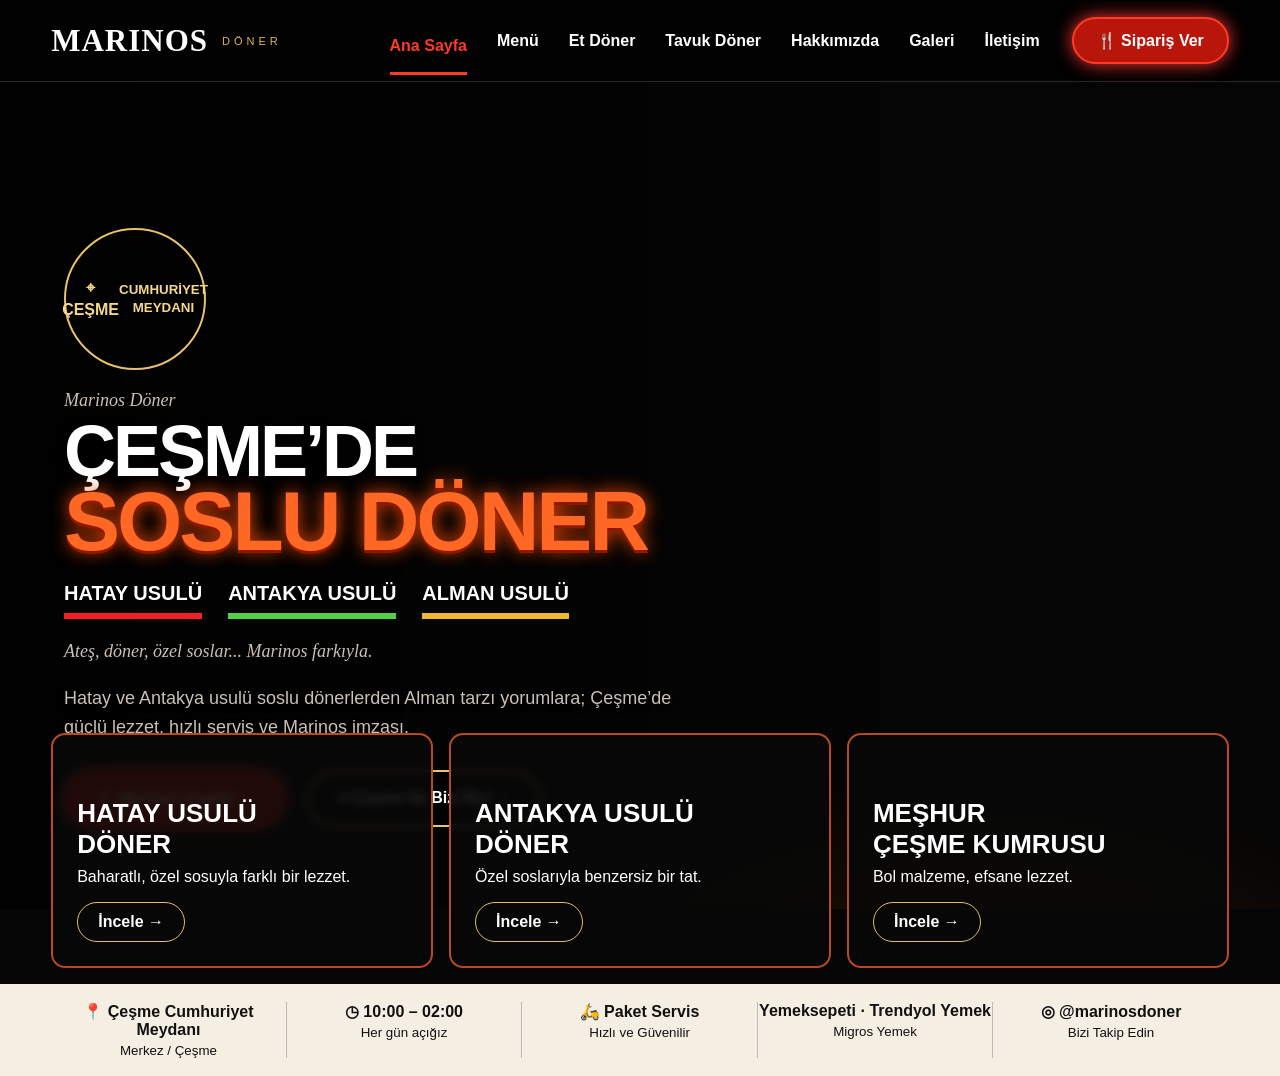
==== index.html @ 4eb7595b "Add files via upload" ====
<!doctype html><html lang="tr"><head><meta charset="utf-8"><meta name="viewport" content="width=device-width,initial-scale=1,viewport-fit=cover"><title>Çeşme Soslu Döner | Hatay, Antakya & Alman | Marinos Döner</title><meta name="description" content="Çeşme’de soslu döner: Hatay usulü, Antakya usulü ve Alman tarzı özel lezzetler. Marinos Döner, Cumhuriyet Meydanı Çeşme."><link rel="canonical" href="https://marinosdoner.com/"><meta property="og:type" content="website"><meta property="og:title" content="Marinos Döner | Çeşme Et ve Tavuk Döner"><meta property="og:description" content="Çeşme’de soslu döner: Hatay usulü, Antakya usulü ve Alman tarzı özel lezzetler. Marinos Döner, Cumhuriyet Meydanı Çeşme."><meta property="og:url" content="https://marinosdoner.com/"><meta property="og:image" content="https://marinosdoner.com/assets/images/hero.jpg"><meta name="twitter:card" content="summary_large_image"><meta name="theme-color" content="#080808"><link rel="icon" href="/favicon.ico"><link rel="apple-touch-icon" href="/assets/icons/apple-touch-icon.png"><link rel="manifest" href="/site.webmanifest"><link rel="preconnect" href="https://www.googletagmanager.com"><link rel="stylesheet" href="/styles-v409.css"><script type="application/ld+json">{"@context": "https://schema.org", "@type": "Restaurant", "name": "Marinos Döner", "url": "https://marinosdoner.com", "telephone": "+90 542 712 02 70", "servesCuisine": ["Döner", "Turkish", "German-style döner"], "priceRange": "₺₺", "image": "https://marinosdoner.com/assets/images/hero.jpg", "sameAs": ["https://instagram.com/marinosdoner"], "openingHours": "Mo-Su 10:00-02:00", "address": {"@type": "PostalAddress", "addressLocality": "Çeşme", "addressRegion": "İzmir", "addressCountry": "TR"}}</script></head>
<style id="marinos-clean-home-v410">
*{box-sizing:border-box}html{scroll-behavior:smooth}body{margin:0;background:#070707;color:#fff;font-family:Arial,Helvetica,sans-serif}
a{color:inherit;text-decoration:none}.mh{min-height:100vh;background:#050505}
.top{height:82px;display:flex;align-items:center;gap:32px;padding:0 max(4vw,24px);border-bottom:1px solid #292929;background:rgba(0,0,0,.92);position:relative;z-index:10}
.brand{font-family:Georgia,serif;font-size:31px;font-weight:700;letter-spacing:1px;white-space:nowrap}.brand small{display:block;font:11px Arial;letter-spacing:4px;color:#e4b653;text-align:center}
.nav{display:flex;gap:30px;align-items:center;margin-left:auto;font-weight:700}.nav a:first-child{color:#ff3b27;border-bottom:3px solid #ff3b27;padding:30px 0 17px}
.order{border:2px solid #ff3b27;border-radius:28px;padding:12px 23px;box-shadow:0 0 18px #f33;background:#b8150b;font-weight:800}
.hero{position:relative;min-height:780px;overflow:hidden;background:#050505}
.hero-bg{position:absolute;inset:0;background-image:linear-gradient(90deg,rgba(0,0,0,.80) 0%,rgba(0,0,0,.40) 42%,rgba(0,0,0,.06) 72%),url('./assets/images/home-fire-reference-v410.png');background-size:cover;background-position:center top}
.hero-content{position:relative;z-index:2;max-width:760px;padding:70px 5vw 36px}
.loc{display:inline-flex;border:2px solid #e8c26a;border-radius:80px;width:142px;height:142px;align-items:center;justify-content:center;text-align:center;color:#f5d88c;font-weight:800;line-height:1.35;margin-bottom:16px;background:rgba(0,0,0,.45)}
.script{font-family:Georgia,serif;font-style:italic;color:#f0c675;font-size:38px;margin:0 0 4px}.hero h1{font-size:72px;line-height:.9;margin:0;text-transform:uppercase;letter-spacing:-3px;text-shadow:0 3px 12px #000}.hero h1 span{display:block;color:#ff6725;font-size:84px;text-shadow:0 3px 0 #8e1800,0 0 18px #ff4a00}
.styles{display:flex;gap:26px;margin:22px 0 18px;font-size:20px;font-weight:900}.styles span{padding-bottom:8px;border-bottom:6px solid}.styles span:nth-child(1){border-color:#f21d27}.styles span:nth-child(2){border-color:#51cf45}.styles span:nth-child(3){border-color:#f0b92d}
.tag{font:italic 24px Georgia;color:#f0c675;margin:0 0 12px}.desc{font-size:18px;line-height:1.5;max-width:650px;text-shadow:0 2px 6px #000}
.actions{display:flex;gap:22px;margin-top:28px}.btn{padding:17px 29px;border-radius:32px;border:2px solid #e7c277;font-weight:800;background:rgba(0,0,0,.55)}.btn.hot{border-color:#ff3b27;background:#c51d12;box-shadow:0 0 15px #f33}
.cards{position:relative;z-index:3;display:grid;grid-template-columns:repeat(3,1fr);gap:16px;padding:0 4vw 16px;margin-top:-176px}.card{min-height:235px;border:2px solid #b84920;border-radius:14px;padding:24px;background:rgba(8,8,8,.88);backdrop-filter:blur(4px);display:flex;flex-direction:column;justify-content:flex-end;overflow:hidden;position:relative}.card:before{content:"";position:absolute;inset:0;background-image:url('./assets/images/home-fire-reference-v410.png');background-size:1650px auto;background-position:center 72%;opacity:.35}.card>*{position:relative}.card h2{font-size:26px;margin:0 0 8px}.card p{margin:0 0 16px;font-size:16px}.card a{align-self:flex-start;border:1px solid #e6bd66;border-radius:24px;padding:10px 20px;font-weight:700}
.info{display:grid;grid-template-columns:repeat(5,1fr);gap:0;background:#f5efe3;color:#111;padding:18px 4vw;text-align:center;font-weight:800}.info div{border-right:1px solid #bbb}.info div:last-child{border:0}.info small{display:block;font-weight:400;margin-top:4px}
@media(max-width:900px){.nav{display:none}.top{height:68px}.brand{font-size:25px}.order{margin-left:auto;padding:10px 15px}.hero{min-height:720px}.hero-bg{background-position:62% top}.hero-content{padding-top:40px}.loc{width:100px;height:100px;font-size:13px}.script{font-size:29px}.hero h1{font-size:49px}.hero h1 span{font-size:56px}.styles{font-size:14px;gap:13px}.tag{font-size:19px}.desc{font-size:15px;max-width:92%}.cards{grid-template-columns:1fr;margin-top:0;padding-top:14px}.card{min-height:180px}.info{grid-template-columns:1fr 1fr;gap:14px}.info div{border:0}.actions{flex-wrap:wrap}}
@media(max-width:520px){.brand small{display:none}.order{font-size:13px}.hero{min-height:690px}.hero-bg{background-position:67% top;opacity:.78}.hero-content{padding:32px 20px}.script{font-size:25px}.hero h1{font-size:42px}.hero h1 span{font-size:49px}.styles{flex-wrap:wrap}.actions{gap:10px}.btn{padding:13px 18px}.cards{padding:12px}.info{grid-template-columns:1fr 1fr;font-size:13px}}
</style>
<body>
<header class="top">
  <a class="brand" href="/" aria-label="Marinos Döner ana sayfa">MARINOS<small>DÖNER</small></a>
  <nav class="nav" aria-label="Ana menü">
    <a href="/">Ana Sayfa</a><a href="/menu.html">Menü</a><a href="/et-doner.html">Et Döner</a><a href="/tavuk-doner.html">Tavuk Döner</a><a href="/hakkimizda.html">Hakkımızda</a><a href="/galeri.html">Galeri</a><a href="/iletisim.html">İletişim</a>
  </nav>
  <a class="order" href="/menu.html">🍴 Sipariş Ver</a>
</header>
<main class="mh">
<section class="hero" aria-labelledby="home-title">
 <div class="hero-bg" role="img" aria-label="Alevlerin önünde pişen döner ve soslu dürüm"></div>
 <div class="hero-content">
   <div class="loc">⌖<br>ÇEŞME<br><small>CUMHURİYET<br>MEYDANI</small></div>
   <p class="script">Marinos Döner</p>
   <h1 id="home-title">Çeşme’de <span>Soslu Döner</span></h1>
   <div class="styles"><span>HATAY USULÜ</span><span>ANTAKYA USULÜ</span><span>ALMAN USULÜ</span></div>
   <p class="tag">Ateş, döner, özel soslar... Marinos farkıyla.</p>
   <p class="desc">Hatay ve Antakya usulü soslu dönerlerden Alman tarzı yorumlara; Çeşme’de güçlü lezzet, hızlı servis ve Marinos imzası.</p>
   <div class="actions"><a class="btn hot" href="/menu.html">🍴 Menüyü Keşfet →</a><a class="btn" href="/iletisim.html">⌖ Çeşme’de Bizi Bul →</a></div>
 </div>
</section>
<section class="cards" aria-label="Öne çıkan lezzetler">
 <article class="card"><h2>HATAY USULÜ<br>DÖNER</h2><p>Baharatlı, özel sosuyla farklı bir lezzet.</p><a href="/menu.html">İncele →</a></article>
 <article class="card"><h2>ANTAKYA USULÜ<br>DÖNER</h2><p>Özel soslarıyla benzersiz bir tat.</p><a href="/menu.html">İncele →</a></article>
 <article class="card"><h2>MEŞHUR<br>ÇEŞME KUMRUSU</h2><p>Bol malzeme, efsane lezzet.</p><a href="/menu.html">İncele →</a></article>
</section>
<section class="info" aria-label="Marinos Döner bilgileri">
 <div>📍 Çeşme Cumhuriyet Meydanı<small>Merkez / Çeşme</small></div>
 <div>◷ 10:00 – 02:00<small>Her gün açığız</small></div>
 <div>🛵 Paket Servis<small>Hızlı ve Güvenilir</small></div>
 <div>Yemeksepeti · Trendyol Yemek<small>Migros Yemek</small></div>
 <div>◎ @marinosdoner<small>Bizi Takip Edin</small></div>
</section>
</main>

<script src="/config.js"></script>
<script src="/app-v409.js" defer></script>
</body></html>
---- styles-v409.css ----
:root{--bg:#070707;--surface:#111;--surface2:#171717;--text:#fffaf2;--muted:#c9c0b7;--orange:#ff7900;--orange2:#ff9f38;--gold:#e1b466;--red:#e52b3a;--line:rgba(255,255,255,.12);--radius:22px;--shadow:0 24px 70px rgba(0,0,0,.38)}
*{box-sizing:border-box}html{scroll-behavior:smooth}body{margin:0;background:#080808;color:var(--text);font-family:Inter,ui-sans-serif,system-ui,-apple-system,BlinkMacSystemFont,"Segoe UI",sans-serif;-webkit-font-smoothing:antialiased;overflow-x:hidden}img{max-width:100%;display:block}a{color:inherit;text-decoration:none}button,input,select{font:inherit}.container{width:min(1240px,calc(100% - 36px));margin-inline:auto}.skip{position:absolute;left:-9999px}.skip:focus{left:12px;top:12px;z-index:999;background:white;color:black;padding:10px 14px;border-radius:8px}
.info-strip{background:#030303;border-bottom:1px solid #222;font-size:13px}.info-row{min-height:42px;display:flex;align-items:center;justify-content:space-between;gap:18px;color:#ece8e1}.info-row span{display:inline-flex;align-items:center;gap:7px;white-space:nowrap}.dot{color:var(--orange)}
.topbar{position:sticky;top:0;z-index:80;background:rgba(7,7,7,.94);backdrop-filter:blur(16px);border-bottom:1px solid #252525}.nav{min-height:84px;display:flex;align-items:center;justify-content:space-between;gap:26px}.brand{display:flex;align-items:center;gap:14px;flex:0 0 auto;font-weight:950;letter-spacing:.03em;font-size:22px}.brand img{width:60px;height:60px;object-fit:cover;border-radius:50%}.navlinks{display:flex!important;align-items:center;justify-content:flex-end;gap:20px;flex-wrap:nowrap}.navlinks>a{display:inline-flex!important;align-items:center;white-space:nowrap;font-weight:800;color:#ddd;font-size:14px}.navlinks>a:hover,.navlinks>a[aria-current="page"]{color:var(--orange)}.lang{background:#141414;border:1px solid #353535;color:white;border-radius:10px;padding:8px 9px}.pill{display:inline-flex!important;align-items:center;justify-content:center;gap:8px;border:0;border-radius:12px;padding:14px 18px;font-weight:900;cursor:pointer;background:linear-gradient(135deg,var(--orange),var(--orange2));color:#111;box-shadow:0 12px 30px rgba(255,121,0,.2);white-space:nowrap}.pill.ghost{background:#151515;color:white;border:1px solid #404040;box-shadow:none}.pill.ghost:hover{border-color:var(--orange)}
.hero{position:relative;min-height:650px;padding:76px 0 46px;background:radial-gradient(circle at 70% 35%,rgba(255,121,0,.12),transparent 25%),linear-gradient(90deg,#080808 0%,#0b0b0b 53%,#070707 100%);overflow:hidden}.hero:after{content:"";position:absolute;inset:auto -12% -45% 38%;height:520px;background:radial-gradient(ellipse,rgba(255,121,0,.12),transparent 70%);pointer-events:none}.hero-grid{position:relative;z-index:2;display:grid;grid-template-columns:minmax(0,1fr) minmax(460px,.95fr);gap:54px;align-items:center}.eyebrow{display:block;color:var(--orange);font-size:14px;font-weight:950;letter-spacing:.08em;text-transform:uppercase;margin-bottom:14px}.hero h1{font-size:clamp(58px,6.3vw,88px);line-height:.98;letter-spacing:-.05em;margin:0 0 22px;max-width:720px}.hero h1 em{font-style:normal;color:var(--orange)}.hero p,.lead{color:var(--muted);font-size:18px;line-height:1.62;max-width:700px}.actions{display:flex!important;align-items:stretch;flex-wrap:wrap;gap:14px;margin-top:28px}.actions>*{margin:0!important}.hero-media{position:relative;border-radius:30px;overflow:hidden;min-height:470px;background:#111;box-shadow:var(--shadow);border:1px solid #262626}.hero-media img{width:100%;height:100%;min-height:470px;object-fit:cover;background:white}.hero-badge{position:absolute;right:18px;bottom:18px;background:rgba(15,15,15,.9);border:1px solid #333;border-radius:16px;padding:14px 16px;font-weight:900}.rating{display:flex;align-items:center;gap:14px;margin-top:28px;color:#e8e0d8}.stars{color:#ffb52e;letter-spacing:.12em}.benefits{position:relative;z-index:3;margin-top:34px;display:grid;grid-template-columns:repeat(4,minmax(0,1fr));gap:14px}.benefit{background:linear-gradient(180deg,#181818,#101010);border:1px solid #2d2d2d;border-radius:18px;padding:18px;display:flex;gap:13px;align-items:flex-start}.benefit i{font-style:normal;color:var(--orange);font-size:28px}.benefit strong{display:block;margin-bottom:4px}.benefit small{display:block;color:var(--muted);line-height:1.45}
.section{padding:68px 0}.section-head{display:flex;align-items:end;justify-content:space-between;gap:20px;margin-bottom:26px}.section h2,.pagehead h1{font-size:clamp(34px,4.7vw,54px);letter-spacing:-.035em;margin:0}.section-head p{color:var(--muted);margin:8px 0 0}.preview-tabs{display:flex;flex-wrap:wrap;gap:9px}.preview-tab{border:1px solid #333;background:#141414;color:white;border-radius:10px;padding:10px 14px;font-weight:850}.preview-tab.active{background:var(--orange);color:#111;border-color:var(--orange)}.preview-grid{display:grid;grid-template-columns:repeat(6,minmax(0,1fr));gap:14px}.preview-card{background:#121212;border:1px solid #292929;border-radius:17px;overflow:hidden}.preview-card img{width:100%;aspect-ratio:1.35/1;object-fit:cover;background:white}.preview-copy{padding:13px}.preview-copy strong{display:block;font-size:15px;line-height:1.25}.preview-copy small{display:block;color:var(--muted);margin-top:6px;line-height:1.35}.preview-price{display:inline-block;margin-top:8px;color:var(--orange);font-weight:950}
.grid{display:grid;grid-template-columns:repeat(3,minmax(0,1fr));gap:18px}.feature{padding:23px;background:linear-gradient(180deg,#171717,#101010);border:1px solid #2b2b2b;border-radius:20px}.feature strong{font-size:20px;display:block;margin-bottom:7px}.feature p{color:var(--muted);line-height:1.55;margin:0}.band{background:linear-gradient(135deg,rgba(255,121,0,.08),rgba(255,255,255,.01));border-block:1px solid #242424}.story{display:grid;grid-template-columns:1fr 1fr;gap:34px;align-items:center}.story img{width:100%;border-radius:26px;border:1px solid #2d2d2d;background:white}.quote{font-size:21px;line-height:1.52;padding-left:18px;border-left:4px solid var(--orange);color:#f0dfc7}.reviews{display:grid;grid-template-columns:repeat(3,minmax(0,1fr));gap:16px}.review{background:#141414;border:1px solid #2b2b2b;border-radius:18px;padding:20px}.review strong{display:block;margin-top:9px}.review p{color:var(--muted);line-height:1.55}.pagehead{padding:54px 0 22px;text-align:center}.pagehead p{max-width:720px;margin:14px auto;color:var(--muted);font-size:18px;line-height:1.6}.toolbar{position:sticky;top:84px;z-index:45;background:rgba(8,8,8,.96);backdrop-filter:blur(12px);padding:12px 0;border-bottom:1px solid #242424}.toolbar-row{display:flex;align-items:center;gap:10px}.filters{display:flex;gap:8px;overflow:auto;scrollbar-width:none;flex:1}.filters::-webkit-scrollbar{display:none}.filter{white-space:nowrap;border:1px solid #383838;background:#151515;color:#fff;padding:10px 14px;border-radius:999px;font-weight:850;cursor:pointer}.filter.active{background:var(--orange);border-color:var(--orange);color:#111}.search{width:220px;background:#151515;color:#fff;border:1px solid #383838;border-radius:999px;padding:11px 15px;outline:none}.menu-grid{display:grid;grid-template-columns:repeat(3,minmax(0,1fr));gap:18px;padding:25px 0 75px}.card{overflow:hidden;background:linear-gradient(180deg,#171717,#101010);border:1px solid #2b2b2b;border-radius:22px;transition:.22s;content-visibility:auto;contain-intrinsic-size:520px}.card:hover{transform:translateY(-4px);border-color:#5c4428;box-shadow:var(--shadow)}.card picture,.card img{width:100%;aspect-ratio:4/3;object-fit:cover;background:#fff}.card-body{padding:17px}.card-top{display:flex;align-items:flex-start;justify-content:space-between;gap:12px}.card h3{font-size:21px;line-height:1.2;margin:0}.price{font-size:20px;color:var(--gold);font-weight:950;white-space:nowrap}.gram{color:var(--orange);font-weight:900;font-size:13px;min-height:18px}.desc{color:var(--muted);font-size:14px;line-height:1.52;min-height:42px}.card-actions{display:flex!important;gap:8px;flex-wrap:wrap}.order{display:inline-flex!important;background:var(--red);color:#fff;border:0;border-radius:12px;padding:10px 13px;font-weight:900;cursor:pointer}.detail{display:inline-flex!important;background:#242424;color:#fff;border:1px solid #383838;border-radius:12px;padding:10px 13px;font-weight:850;cursor:pointer}.gallery{columns:3 280px;column-gap:16px}.gallery img{width:100%;margin-bottom:16px;border-radius:20px;border:1px solid #2b2b2b;break-inside:avoid}.contact{display:grid;grid-template-columns:1fr 1fr;gap:20px}.panel{background:#121212;border:1px solid #2b2b2b;border-radius:22px;padding:25px}.panel p{color:var(--muted);line-height:1.65}.modal{position:fixed;inset:0;z-index:100;display:none;align-items:center;justify-content:center;padding:18px;background:rgba(0,0,0,.78);backdrop-filter:blur(8px)}.modal.open{display:flex}.modal-card{width:min(820px,100%);max-height:92vh;overflow:auto;background:#111;border:1px solid #333;border-radius:26px}.modal-grid{display:grid;grid-template-columns:1fr 1fr}.modal img{width:100%;height:100%;min-height:370px;object-fit:cover;background:#fff}.modal-copy{padding:25px}.modal-close{position:fixed;right:22px;top:18px;background:#fff;color:#000;border:0;border-radius:999px;width:42px;height:42px;font-size:24px;cursor:pointer}
footer{border-top:1px solid #232323;padding:42px 0 105px;color:var(--muted)}.footergrid{display:grid;grid-template-columns:2fr 1fr 1fr;gap:28px}.footergrid strong{display:block;color:#fff;margin-bottom:10px}.footergrid p{line-height:1.7}.mobilebar{display:none;position:fixed;z-index:90;left:10px;right:10px;bottom:10px;background:rgba(10,10,10,.96);backdrop-filter:blur(14px);border:1px solid #3a3025;border-radius:18px;overflow:hidden;grid-template-columns:repeat(4,1fr)}.mobilebar a{display:block;padding:13px 7px;text-align:center;font-weight:900;font-size:12px;border-right:1px solid #292929}.mobilebar a:last-child{border-right:0}
@media(max-width:1120px){.navlinks{gap:12px}.navlinks>a{font-size:13px}.preview-grid{grid-template-columns:repeat(3,1fr)}}
@media(max-width:920px){.info-row span:nth-child(2){display:none}.navlinks>a:not(.pill){display:none!important}.hero{min-height:auto;padding-top:52px}.hero-grid,.story,.contact{grid-template-columns:1fr}.hero-media{min-height:390px}.hero-media img{min-height:390px}.benefits{grid-template-columns:repeat(2,1fr)}.grid,.menu-grid{grid-template-columns:repeat(2,1fr)}.reviews{grid-template-columns:1fr}.footergrid{grid-template-columns:1fr}.mobilebar{display:grid}.toolbar{top:84px}.search{width:160px}}
@media(max-width:600px){.container{width:min(100% - 20px,1240px)}.info-strip{display:none}.nav{min-height:70px}.brand{font-size:17px;gap:10px}.brand img{width:50px;height:50px}.navlinks{gap:8px}.navlinks .pill{padding:11px 13px;font-size:13px}.lang{display:none}.hero{padding:38px 0 28px}.hero-grid{gap:25px}.hero h1{font-size:47px;line-height:1.01}.hero p,.lead{font-size:16px}.actions{display:grid!important;grid-template-columns:1fr 1fr;gap:10px}.actions .pill:first-child{grid-column:1/-1}.hero-media,.hero-media img{min-height:300px}.benefits{grid-template-columns:1fr 1fr;gap:9px}.benefit{padding:13px}.benefit i{font-size:22px}.preview-grid{grid-template-columns:repeat(2,1fr)}.section{padding:50px 0}.section-head{align-items:flex-start;flex-direction:column}.grid,.menu-grid{grid-template-columns:1fr}.toolbar{top:70px}.toolbar-row{align-items:stretch;flex-direction:column}.search{width:100%}.card picture,.card img{aspect-ratio:1.15/1}.modal-grid{grid-template-columns:1fr}.modal img{min-height:260px;max-height:360px}.footergrid{gap:12px}}
@media(prefers-reduced-motion:reduce){*{scroll-behavior:auto!important;transition:none!important}}

/* V4.0.8 — bounded menu thumbnails and independent hero/card rows. */
.card > picture {display:block;position:relative;width:100%;height:auto;aspect-ratio:4/3;overflow:hidden;background:#fff;}
.card > picture > img {display:block;position:absolute;inset:0;width:100%;height:100%;min-height:0;max-height:none;aspect-ratio:auto;object-fit:contain;object-position:center;padding:12px;background:#fff;}
.card {content-visibility:visible;contain-intrinsic-size:none;}
.card-body {display:flex;flex-direction:column;}
.card-top {flex-wrap:wrap;}
.card-actions {margin-top:auto;}
.preview-card img {height:auto;object-fit:contain;padding:6px;}
.fire-hero {padding:0;min-height:0;position:relative;isolation:isolate;background:#080503;overflow:hidden;color:#fff;}
.fire-bg {position:absolute;inset:0;z-index:-2;background:radial-gradient(ellipse at 80% 25%,#51200980,transparent 60%),radial-gradient(ellipse at 5% 70%,#4f100040,transparent 45%);}
.fire-hero:after {content:none;}
.fire-inner {position:relative;display:grid;grid-template-columns:minmax(0,1.08fr) minmax(0,1fr);gap:32px;align-items:center;min-height:0;height:auto;padding-block:38px;}
.fire-copy {position:relative;min-width:0;padding:24px 0 24px 106px;text-shadow:0 3px 18px #000;}
.location-seal {position:absolute;left:0;top:30px;width:82px;height:82px;border:1px solid #e8c27b;border-radius:50%;display:flex;flex-direction:column;align-items:center;justify-content:center;color:#f2d597;font-size:18px;line-height:1.15;text-align:center;background:#0005;}
.location-seal b {font-size:14px;margin:4px 0;}
.location-seal span {font-size:8px;}
.script-brand {display:block;color:#f0c878;font:italic clamp(25px,2.5vw,36px) Georgia,serif;margin-bottom:8px;}
.fire-copy h1 {margin:0;line-height:1.07;letter-spacing:-.035em;}
.fire-copy h1 span {display:block;font-size:clamp(36px,4.2vw,56px);font-weight:950;color:#f5f2e9;}
.fire-copy h1 strong {display:block;font-size:clamp(42px,4.8vw,64px);font-weight:950;color:#ff7a16;text-shadow:0 3px 0 #8e1d00,0 0 26px #ff4c0050;}
.style-row {display:flex;gap:20px;flex-wrap:wrap;margin:22px 0 16px;}
.style-row a {font-size:13px;font-weight:900;padding-bottom:7px;border-bottom:4px solid #f21f2c;white-space:nowrap;}
.style-row a:nth-child(2) {border-color:#2ccf55;}
.style-row a:nth-child(3) {border-color:#e9b52e;}
.fire-copy .fire-tag {font:italic 18px/1.5 Georgia,serif;color:#f2ce91;margin:0 0 12px;}
.fire-copy .fire-desc {max-width:620px;color:#dfd6ce;font-size:15px;line-height:1.65;margin:0;}
.fire-copy .actions {margin-top:24px;gap:12px;}
.fire-copy .actions .pill {padding:13px 16px;font-size:14px;white-space:normal;}
.fire-btn {background:#e62917!important;border:1px solid #ffb081!important;box-shadow:0 0 22px #ff2b0d70;color:#fff!important;}
.fire-ghost {background:#0008!important;border-color:#e3c78d!important;color:#fff!important;}
/* The approved visual stays intact; this viewport shows its food/flame area. */
.fire-visual {display:block;position:relative;min-width:0;min-height:0;width:100%;aspect-ratio:760/520;overflow:hidden;margin:0;border-radius:20px;box-shadow:0 18px 65px #ff550016;}
.fire-visual img {position:absolute;width:220%;max-width:none;height:auto;left:-120%;top:-17.3077%;}
.fire-visual:after {content:'';position:absolute;inset:0;pointer-events:none;box-shadow:inset 12px 0 24px #08050380;}
.fire-cards {display:grid;grid-template-columns:repeat(3,minmax(0,1fr));gap:16px;margin-top:0;position:relative;padding-block:8px 24px;}
.fire-card {position:relative;min-width:0;min-height:220px;border-radius:16px;overflow:hidden;color:#fff;display:flex;align-items:stretch;background-size:cover;background-position:center;box-shadow:0 10px 28px #0006;border:1px solid #ffffff26;}
.fire-card.red {background-image:linear-gradient(90deg,#300000ef,#30000040),url('/assets/images/tavuk_hatay_durum.webp');}
.fire-card.green {background-image:linear-gradient(90deg,#002310ef,#00231033),url('/assets/images/tavuk_zurna.jpg');}
.fire-card.gold {background-color:#352006;}
.fire-card.gold:before {content:'';position:absolute;inset:0;background:url('/assets/images/fire-hero-reference.png') 100% 88% / 477% auto no-repeat;}
.fire-card.gold:after {content:'';position:absolute;inset:0;background:linear-gradient(90deg,#2e1f00f5,#2e1f0060);}
.fire-card > div {position:relative;z-index:1;padding:24px;display:flex;flex-direction:column;align-items:flex-start;gap:8px;}
.fire-card small {font-weight:900;color:#f3c56e;font-size:14px;}
.fire-card strong {font-size:26px;line-height:1.15;}
.fire-card span {font-size:13px;line-height:1.45;max-width:180px;margin-bottom:8px;}
.fire-card em {font-style:normal;border:1px solid currentColor;border-radius:999px;padding:7px 14px;margin-top:auto;font-weight:800;}
.fire-card:hover {border-color:#e3c78d;}
.fire-info {background:#f4efe4;color:#161616;display:flex;justify-content:center;flex-wrap:wrap;gap:16px 42px;padding:17px 20px;font-weight:800;font-size:13px;}
.empty {grid-column:1/-1;padding:30px;border:1px solid #38312a;border-radius:18px;line-height:1.7;}
.empty h2 {margin:0 0 12px;}
.empty .pill {margin-top:10px;}
.topbar {background:#090807!important;}
.topbar .pill {box-shadow:0 0 16px #ff551959;}
@media(max-width:1120px) {
 .brand {font-size:18px;gap:9px;}.brand img {width:50px;height:50px;}.nav {gap:16px;}.navlinks {gap:10px;}
 .fire-copy {padding-left:0;}.location-seal {display:none;}.fire-inner {gap:24px;}
}
@media(max-width:920px) {
 .fire-inner {grid-template-columns:1fr;padding-block:28px;gap:24px;}.fire-copy {padding:0;max-width:650px;}
 .fire-visual {max-width:650px;justify-self:center;}.fire-cards {grid-template-columns:1fr;}
 .fire-card {min-height:185px;}.fire-card > div {width:100%;}.fire-card.gold:before {background-size:360%;background-position:100% 88%;}
 .fire-card span {max-width:55%;}.style-row {gap:20px;}
}
@media(max-width:600px) {
 .container {width:calc(100% - 32px);}.nav {gap:10px;}.brand {font-size:15px;gap:8px;}.navlinks .pill {padding:10px 12px;font-size:12px;}
 .fire-copy h1 span {font-size:36px;}.fire-copy h1 strong {font-size:clamp(36px,9.7vw,52px);}
 .style-row {gap:14px;}.style-row a {font-size:11px;}.script-brand {font-size:28px;}
 .fire-copy .actions {display:flex!important;}.fire-copy .actions > a {flex:1 1 155px;}
 .fire-cards {gap:12px;}.fire-card strong {font-size:24px;}.fire-card.gold:before {background-size:477%;}
 .fire-info {justify-content:flex-start;font-size:12px;gap:12px 22px;}
 .card > picture {aspect-ratio:4/3;max-height:300px;}.card > picture > img {aspect-ratio:auto;}
 .card h3 {font-size:20px;}.card-body {padding:18px;}
}

/* V4.0.9: explicit hero artwork and compact, uncropped product previews. */
.fire-inner{display:block;min-height:580px;padding-block:60px;isolation:isolate;}
.fire-copy{width:53%;padding:24px 0;z-index:2;}
.location-seal{display:none;}
.fire-visual{position:absolute;inset:0 calc((1240px - 100vw)/2);width:auto;height:100%;aspect-ratio:auto;z-index:-1;border-radius:0;box-shadow:none;overflow:hidden;}
.fire-visual img{position:static;display:block;width:100%;height:100%;max-width:100%;object-fit:cover;object-position:center 70%;}
.fire-visual:after{box-shadow:none;background:linear-gradient(90deg,#08050355,transparent 58%);}
.fire-cards{padding-top:28px;}
.menu-grid .card>picture{display:block;width:100%;height:220px;aspect-ratio:auto;overflow:hidden;background:#fff;}
.menu-grid .card>picture>img{position:static;display:block;width:100%;height:220px;min-height:0;max-height:220px;aspect-ratio:auto;object-fit:contain;object-position:center;padding:24px 28px;transform:none;}
.preview-card>img{height:145px;aspect-ratio:auto;object-fit:contain;padding:14px;background:#fff;}
@media(max-width:1276px){.fire-visual{inset:0 -18px;}}
@media(max-width:920px){.fire-inner{min-height:0;padding-block:32px 0;}.fire-copy{width:100%;max-width:none;}.fire-visual{position:relative;inset:auto;width:calc(100% + 36px);margin:8px -18px 0;height:360px;max-width:none;z-index:0;}.fire-visual img{object-position:right center;}.fire-visual:after{background:linear-gradient(#080503 0%,transparent 20%);}.fire-cards{padding-top:20px;}}
@media(max-width:600px){.fire-visual{height:300px;width:calc(100% + 32px);margin-inline:-16px;}.fire-visual img{object-position:right center;}.menu-grid .card>picture,.menu-grid .card>picture>img{height:200px;max-height:200px;}.menu-grid .card>picture>img{padding:20px 26px;}.preview-card>img{height:125px;padding:12px;}}
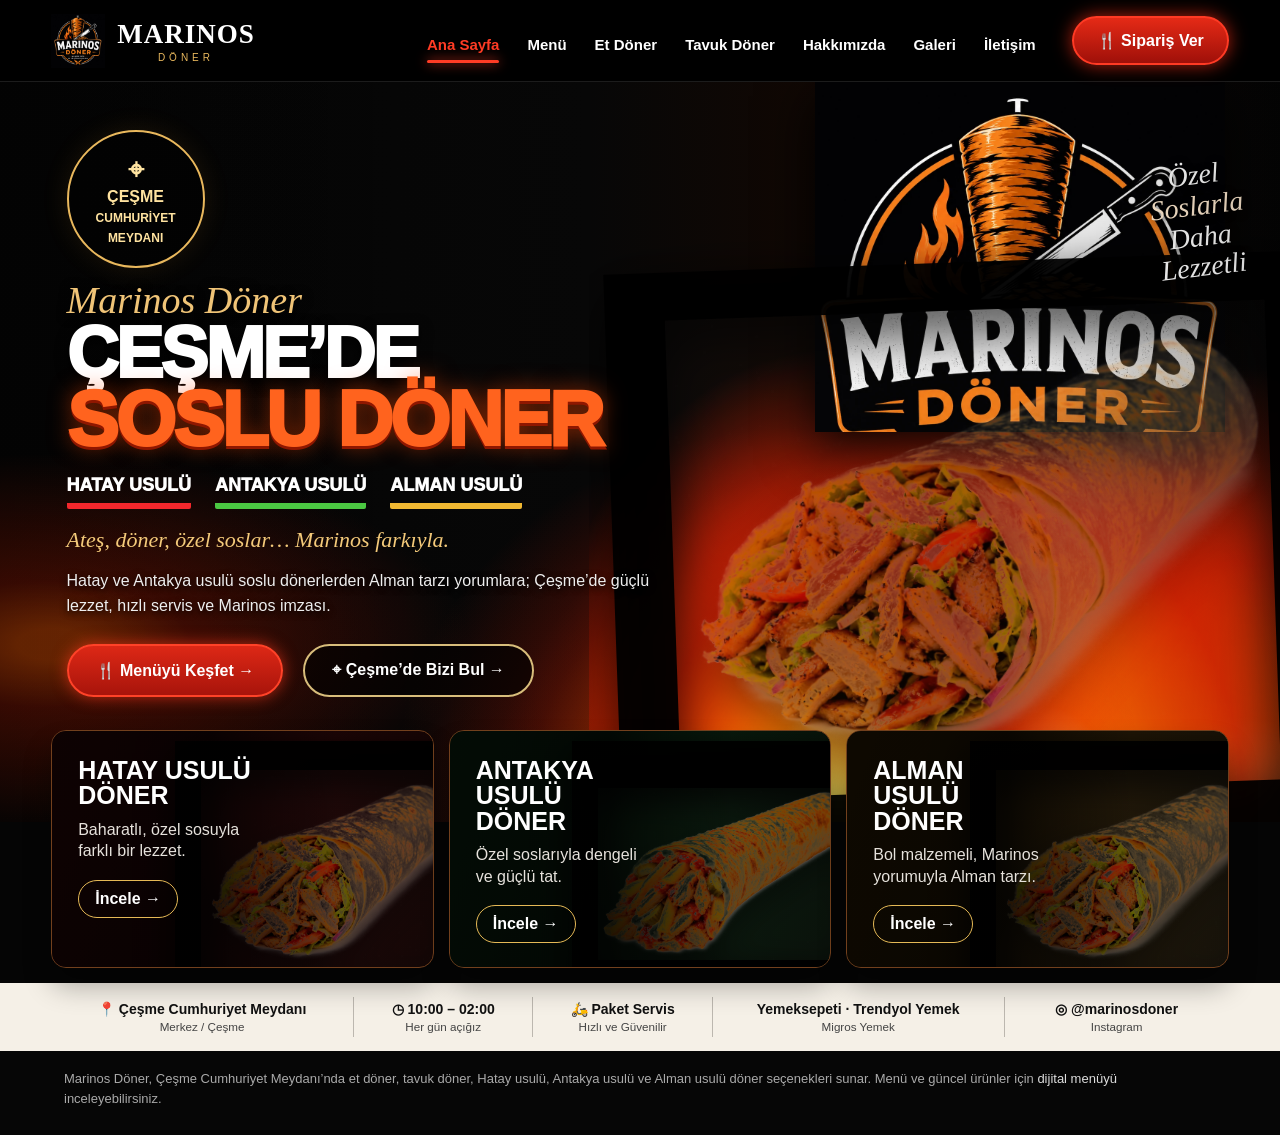
==== commit d6604cc2: "Publish clean fire homepage layout" ====
--- a/index.html
+++ b/index.html
@@ -1,59 +1,136 @@
-<!doctype html><html lang="tr"><head><meta charset="utf-8"><meta name="viewport" content="width=device-width,initial-scale=1,viewport-fit=cover"><title>Çeşme Soslu Döner | Hatay, Antakya & Alman | Marinos Döner</title><meta name="description" content="Çeşme’de soslu döner: Hatay usulü, Antakya usulü ve Alman tarzı özel lezzetler. Marinos Döner, Cumhuriyet Meydanı Çeşme."><link rel="canonical" href="https://marinosdoner.com/"><meta property="og:type" content="website"><meta property="og:title" content="Marinos Döner | Çeşme Et ve Tavuk Döner"><meta property="og:description" content="Çeşme’de soslu döner: Hatay usulü, Antakya usulü ve Alman tarzı özel lezzetler. Marinos Döner, Cumhuriyet Meydanı Çeşme."><meta property="og:url" content="https://marinosdoner.com/"><meta property="og:image" content="https://marinosdoner.com/assets/images/hero.jpg"><meta name="twitter:card" content="summary_large_image"><meta name="theme-color" content="#080808"><link rel="icon" href="/favicon.ico"><link rel="apple-touch-icon" href="/assets/icons/apple-touch-icon.png"><link rel="manifest" href="/site.webmanifest"><link rel="preconnect" href="https://www.googletagmanager.com"><link rel="stylesheet" href="/styles-v409.css"><script type="application/ld+json">{"@context": "https://schema.org", "@type": "Restaurant", "name": "Marinos Döner", "url": "https://marinosdoner.com", "telephone": "+90 542 712 02 70", "servesCuisine": ["Döner", "Turkish", "German-style döner"], "priceRange": "₺₺", "image": "https://marinosdoner.com/assets/images/hero.jpg", "sameAs": ["https://instagram.com/marinosdoner"], "openingHours": "Mo-Su 10:00-02:00", "address": {"@type": "PostalAddress", "addressLocality": "Çeşme", "addressRegion": "İzmir", "addressCountry": "TR"}}</script></head>
-<style id="marinos-clean-home-v410">
-*{box-sizing:border-box}html{scroll-behavior:smooth}body{margin:0;background:#070707;color:#fff;font-family:Arial,Helvetica,sans-serif}
-a{color:inherit;text-decoration:none}.mh{min-height:100vh;background:#050505}
-.top{height:82px;display:flex;align-items:center;gap:32px;padding:0 max(4vw,24px);border-bottom:1px solid #292929;background:rgba(0,0,0,.92);position:relative;z-index:10}
-.brand{font-family:Georgia,serif;font-size:31px;font-weight:700;letter-spacing:1px;white-space:nowrap}.brand small{display:block;font:11px Arial;letter-spacing:4px;color:#e4b653;text-align:center}
-.nav{display:flex;gap:30px;align-items:center;margin-left:auto;font-weight:700}.nav a:first-child{color:#ff3b27;border-bottom:3px solid #ff3b27;padding:30px 0 17px}
-.order{border:2px solid #ff3b27;border-radius:28px;padding:12px 23px;box-shadow:0 0 18px #f33;background:#b8150b;font-weight:800}
-.hero{position:relative;min-height:780px;overflow:hidden;background:#050505}
-.hero-bg{position:absolute;inset:0;background-image:linear-gradient(90deg,rgba(0,0,0,.80) 0%,rgba(0,0,0,.40) 42%,rgba(0,0,0,.06) 72%),url('./assets/images/home-fire-reference-v410.png');background-size:cover;background-position:center top}
-.hero-content{position:relative;z-index:2;max-width:760px;padding:70px 5vw 36px}
-.loc{display:inline-flex;border:2px solid #e8c26a;border-radius:80px;width:142px;height:142px;align-items:center;justify-content:center;text-align:center;color:#f5d88c;font-weight:800;line-height:1.35;margin-bottom:16px;background:rgba(0,0,0,.45)}
-.script{font-family:Georgia,serif;font-style:italic;color:#f0c675;font-size:38px;margin:0 0 4px}.hero h1{font-size:72px;line-height:.9;margin:0;text-transform:uppercase;letter-spacing:-3px;text-shadow:0 3px 12px #000}.hero h1 span{display:block;color:#ff6725;font-size:84px;text-shadow:0 3px 0 #8e1800,0 0 18px #ff4a00}
-.styles{display:flex;gap:26px;margin:22px 0 18px;font-size:20px;font-weight:900}.styles span{padding-bottom:8px;border-bottom:6px solid}.styles span:nth-child(1){border-color:#f21d27}.styles span:nth-child(2){border-color:#51cf45}.styles span:nth-child(3){border-color:#f0b92d}
-.tag{font:italic 24px Georgia;color:#f0c675;margin:0 0 12px}.desc{font-size:18px;line-height:1.5;max-width:650px;text-shadow:0 2px 6px #000}
-.actions{display:flex;gap:22px;margin-top:28px}.btn{padding:17px 29px;border-radius:32px;border:2px solid #e7c277;font-weight:800;background:rgba(0,0,0,.55)}.btn.hot{border-color:#ff3b27;background:#c51d12;box-shadow:0 0 15px #f33}
-.cards{position:relative;z-index:3;display:grid;grid-template-columns:repeat(3,1fr);gap:16px;padding:0 4vw 16px;margin-top:-176px}.card{min-height:235px;border:2px solid #b84920;border-radius:14px;padding:24px;background:rgba(8,8,8,.88);backdrop-filter:blur(4px);display:flex;flex-direction:column;justify-content:flex-end;overflow:hidden;position:relative}.card:before{content:"";position:absolute;inset:0;background-image:url('./assets/images/home-fire-reference-v410.png');background-size:1650px auto;background-position:center 72%;opacity:.35}.card>*{position:relative}.card h2{font-size:26px;margin:0 0 8px}.card p{margin:0 0 16px;font-size:16px}.card a{align-self:flex-start;border:1px solid #e6bd66;border-radius:24px;padding:10px 20px;font-weight:700}
-.info{display:grid;grid-template-columns:repeat(5,1fr);gap:0;background:#f5efe3;color:#111;padding:18px 4vw;text-align:center;font-weight:800}.info div{border-right:1px solid #bbb}.info div:last-child{border:0}.info small{display:block;font-weight:400;margin-top:4px}
-@media(max-width:900px){.nav{display:none}.top{height:68px}.brand{font-size:25px}.order{margin-left:auto;padding:10px 15px}.hero{min-height:720px}.hero-bg{background-position:62% top}.hero-content{padding-top:40px}.loc{width:100px;height:100px;font-size:13px}.script{font-size:29px}.hero h1{font-size:49px}.hero h1 span{font-size:56px}.styles{font-size:14px;gap:13px}.tag{font-size:19px}.desc{font-size:15px;max-width:92%}.cards{grid-template-columns:1fr;margin-top:0;padding-top:14px}.card{min-height:180px}.info{grid-template-columns:1fr 1fr;gap:14px}.info div{border:0}.actions{flex-wrap:wrap}}
-@media(max-width:520px){.brand small{display:none}.order{font-size:13px}.hero{min-height:690px}.hero-bg{background-position:67% top;opacity:.78}.hero-content{padding:32px 20px}.script{font-size:25px}.hero h1{font-size:42px}.hero h1 span{font-size:49px}.styles{flex-wrap:wrap}.actions{gap:10px}.btn{padding:13px 18px}.cards{padding:12px}.info{grid-template-columns:1fr 1fr;font-size:13px}}
+<!doctype html>
+<html lang="tr">
+<head>
+<meta charset="utf-8">
+<meta name="viewport" content="width=device-width,initial-scale=1,viewport-fit=cover">
+<title>Çeşme Soslu Döner | Hatay, Antakya & Alman | Marinos Döner</title>
+<meta name="description" content="Çeşme’de soslu döner: Hatay usulü, Antakya usulü ve Alman tarzı özel lezzetler. Marinos Döner, Cumhuriyet Meydanı Çeşme.">
+<link rel="canonical" href="https://marinosdoner.com/">
+<meta property="og:type" content="website">
+<meta property="og:title" content="Marinos Döner | Çeşme Soslu Döner">
+<meta property="og:description" content="Çeşme’de Hatay, Antakya ve Alman usulü soslu döner. Cumhuriyet Meydanı’nda Marinos Döner.">
+<meta property="og:url" content="https://marinosdoner.com/">
+<meta property="og:image" content="https://marinosdoner.com/assets/images/hero.jpg">
+<meta name="twitter:card" content="summary_large_image">
+<meta name="theme-color" content="#050505">
+<link rel="icon" href="/favicon.ico">
+<link rel="apple-touch-icon" href="/assets/icons/apple-touch-icon.png">
+<link rel="manifest" href="/site.webmanifest">
+<link rel="preconnect" href="https://www.googletagmanager.com">
+<script type="application/ld+json">{"@context":"https://schema.org","@type":"Restaurant","name":"Marinos Döner","url":"https://marinosdoner.com","telephone":"+90 542 712 02 70","servesCuisine":["Döner","Turkish","German-style döner","Çeşme Kumrusu"],"priceRange":"₺₺","image":"https://marinosdoner.com/assets/images/hero.jpg","sameAs":["https://instagram.com/marinosdoner"],"openingHours":"Mo-Su 10:00-02:00","address":{"@type":"PostalAddress","streetAddress":"Cumhuriyet Meydanı","addressLocality":"Çeşme","addressRegion":"İzmir","addressCountry":"TR"}}</script>
+<style>
+:root{--bg:#050505;--ink:#fff;--muted:#d7d0c5;--gold:#e9b85d;--red:#ff331f;--orange:#ff6b18;--green:#47d34b}
+*{box-sizing:border-box}html{scroll-behavior:smooth}body{margin:0;background:var(--bg);color:var(--ink);font-family:Inter,Arial,Helvetica,sans-serif}a{color:inherit;text-decoration:none}img{display:block;max-width:100%}
+.v411-shell{min-height:100vh;background:#050505;overflow:hidden}
+.v411-head{height:82px;display:flex;align-items:center;gap:26px;padding:0 clamp(22px,4vw,66px);background:rgba(0,0,0,.94);border-bottom:1px solid rgba(255,255,255,.11);position:relative;z-index:20}
+.v411-brand{display:flex;align-items:center;gap:12px;min-width:max-content}.v411-brand img{width:54px;height:54px;object-fit:contain}.v411-brand b{font-family:Georgia,serif;font-size:27px;letter-spacing:1px}.v411-brand small{display:block;text-align:center;color:var(--gold);font-size:10px;letter-spacing:4px;margin-top:2px}
+.v411-nav{margin-left:auto;display:flex;align-items:center;gap:28px;font-weight:700;font-size:15px}.v411-nav a{padding:30px 0 22px;position:relative}.v411-nav a[aria-current="page"]{color:#ff3c25}.v411-nav a[aria-current="page"]:after{content:"";position:absolute;left:0;right:0;bottom:12px;height:3px;border-radius:9px;background:#ff3c25;box-shadow:0 0 12px #ff3c25}
+.v411-order{margin-left:10px;border:2px solid #ff3a24;border-radius:999px;padding:13px 23px;background:linear-gradient(180deg,#e52a16,#9f1009);font-weight:900;box-shadow:0 0 18px rgba(255,45,20,.7);white-space:nowrap}
+.v411-hero{position:relative;min-height:630px;isolation:isolate;background:radial-gradient(ellipse at 78% 97%,rgba(255,80,0,.52),transparent 36%),radial-gradient(ellipse at 96% 66%,rgba(255,42,0,.30),transparent 30%),linear-gradient(90deg,#040404 0%,#070707 46%,#160802 72%,#050505 100%)}
+.v411-hero:before{content:"";position:absolute;inset:0;z-index:-3;background:radial-gradient(ellipse at 4% 76%,rgba(255,87,0,.48) 0 2%,rgba(255,38,0,.26) 8%,transparent 24%),radial-gradient(ellipse at 63% 95%,rgba(255,214,0,.72) 0 3%,rgba(255,80,0,.62) 10%,rgba(232,28,0,.25) 24%,transparent 36%),radial-gradient(ellipse at 88% 101%,rgba(255,220,0,.7) 0 2%,rgba(255,88,0,.62) 10%,rgba(220,25,0,.22) 23%,transparent 34%)}
+.v411-hero:after{content:"";position:absolute;inset:0;z-index:4;pointer-events:none;background:linear-gradient(90deg,rgba(0,0,0,.22) 0%,transparent 47%,transparent 80%,rgba(0,0,0,.18) 100%)}
+.v411-copy{position:relative;z-index:6;width:min(750px,54%);padding:48px 0 125px clamp(24px,5.2vw,86px)}
+.v411-seal{width:138px;height:138px;border:2px solid var(--gold);border-radius:50%;display:grid;place-items:center;text-align:center;color:#ffe3a0;background:rgba(0,0,0,.48);box-shadow:0 0 28px rgba(255,177,56,.10);font-weight:900;line-height:1.25;margin-bottom:13px}.v411-seal .pin{font-size:28px}.v411-seal small{font-size:12px;font-weight:700}
+.v411-script{font:italic 38px/1 Georgia,serif;color:#f0c477;margin:0 0 3px;text-shadow:0 2px 12px #000}
+.v411-h1{margin:0;font-size:clamp(54px,5.6vw,82px);line-height:.88;letter-spacing:-3px;text-transform:uppercase;font-weight:1000;text-shadow:0 4px 14px #000}.v411-h1 span{display:block;color:#ff631e;font-size:1.08em;text-shadow:0 3px 0 #8f1700,0 0 22px rgba(255,70,0,.52)}
+.v411-styles{display:flex;gap:24px;margin:22px 0 18px;font-size:18px;font-weight:1000}.v411-styles a{padding-bottom:7px;border-bottom:6px solid;border-radius:2px}.v411-styles a:nth-child(1){border-color:#f3272c}.v411-styles a:nth-child(2){border-color:#4bc842}.v411-styles a:nth-child(3){border-color:#f0b832}
+.v411-tag{font:italic 22px Georgia,serif;color:#f4ca7a;margin:0 0 10px}.v411-desc{font-size:16px;line-height:1.55;color:#eee;max-width:620px;text-shadow:0 2px 7px #000}
+.v411-actions{display:flex;gap:20px;margin-top:25px}.v411-btn{display:inline-flex;align-items:center;gap:10px;border:2px solid #d8bd7b;border-radius:999px;padding:15px 27px;background:rgba(0,0,0,.63);font-weight:900}.v411-btn.hot{background:linear-gradient(180deg,#dd2816,#a8140b);border-color:#ff4228;box-shadow:0 0 16px rgba(255,55,25,.65)}
+.v411-visual{position:absolute;z-index:2;right:0;top:0;width:54%;height:100%;overflow:hidden}
+.v411-fire{position:absolute;inset:auto 0 0 0;height:92%;background:radial-gradient(ellipse at 35% 100%,#ffe358 0 3%,#ff7a00 12%,rgba(244,33,0,.85) 28%,transparent 49%),radial-gradient(ellipse at 66% 100%,#ffec6d 0 2%,#ff6a00 12%,rgba(240,35,0,.82) 31%,transparent 51%),radial-gradient(ellipse at 94% 100%,#ffe96e 0 2%,#ff6e00 11%,rgba(232,34,0,.76) 27%,transparent 47%)}
+.v411-spit{position:absolute;right:8%;top:0;width:min(410px,64%);height:350px;overflow:hidden;filter:drop-shadow(0 14px 28px #000)}.v411-spit img{width:100%;transform:scale(1.12);transform-origin:top center}
+.v411-wrap{position:absolute;right:1%;bottom:32px;width:min(600px,94%);filter:url(#v411-whitekey) drop-shadow(0 18px 28px rgba(0,0,0,.95));transform:rotate(-2deg);z-index:3}
+.v411-sauce{position:absolute;right:5%;top:78px;z-index:7;color:#fff;font:italic 28px/1.1 Georgia,serif;text-align:center;text-shadow:0 2px 9px #000;transform:rotate(-7deg)}.v411-sauce b{display:block;color:#ffead0;font-weight:400}
+.v411-cards{position:relative;z-index:9;display:grid;grid-template-columns:repeat(3,1fr);gap:15px;padding:0 clamp(22px,4vw,66px) 15px;margin-top:-92px}.v411-card{min-height:235px;border:1px solid #72401d;border-radius:15px;overflow:hidden;position:relative;background:#12100d;box-shadow:0 18px 28px rgba(0,0,0,.30)}.v411-card:nth-child(1){background:linear-gradient(110deg,#310608,#120504)}.v411-card:nth-child(2){background:linear-gradient(110deg,#0a2912,#081009)}.v411-card:nth-child(3){background:linear-gradient(110deg,#332003,#141008)}
+.v411-card-copy{position:relative;z-index:3;width:54%;padding:27px 0 24px 26px}.v411-card h2{margin:0 0 10px;font-size:25px;line-height:1.02;text-transform:uppercase}.v411-card p{margin:0 0 18px;color:#e6e2dc;line-height:1.35}.v411-card .more{display:inline-flex;border:1px solid #e5b956;border-radius:999px;padding:9px 16px;font-weight:800}
+.v411-card img{position:absolute;right:-7%;bottom:-7%;width:68%;height:93%;object-fit:contain;filter:url(#v411-whitekey) drop-shadow(0 12px 18px #000);z-index:2}.v411-card:after{content:"";position:absolute;inset:0;background:linear-gradient(90deg,rgba(0,0,0,.72) 0 42%,transparent 75%);z-index:2;pointer-events:none}
+.v411-info{display:grid;grid-template-columns:1.35fr .8fr .8fr 1.3fr 1fr;gap:0;background:#f5f0e7;color:#111;padding:14px clamp(18px,4vw,66px);text-align:center}.v411-info div{padding:4px 13px;border-right:1px solid #bcb7af;font-weight:900;font-size:14px}.v411-info div:last-child{border:0}.v411-info small{display:block;font-weight:500;color:#444;margin-top:3px}
+.v411-foot{padding:18px clamp(22px,5vw,86px) 27px;color:#aaa;background:#060606;font-size:13px;line-height:1.5}.v411-foot a{color:#ddd}
+.v411-defs{position:absolute;width:0;height:0;overflow:hidden}
+@media(max-width:1020px){.v411-nav{gap:16px;font-size:13px}.v411-order{padding:11px 15px}.v411-copy{width:58%}.v411-h1{font-size:58px}.v411-visual{width:58%}}
+@media(max-width:820px){.v411-head{height:68px;padding:0 16px}.v411-brand img{width:45px;height:45px}.v411-brand b{font-size:22px}.v411-nav{display:none}.v411-order{margin-left:auto;font-size:13px}.v411-hero{min-height:830px}.v411-copy{width:100%;padding:35px 20px 360px}.v411-seal{width:96px;height:96px;font-size:12px}.v411-seal .pin{font-size:20px}.v411-script{font-size:29px}.v411-h1{font-size:50px;max-width:640px}.v411-styles{font-size:14px;gap:12px;flex-wrap:wrap}.v411-desc{max-width:520px}.v411-visual{top:auto;bottom:0;width:100%;height:390px}.v411-spit{right:5%;top:0;width:300px;height:255px}.v411-wrap{right:-3%;bottom:0;width:520px}.v411-sauce{right:18px;top:62px;font-size:22px}.v411-cards{grid-template-columns:1fr;margin-top:0;padding-top:14px}.v411-card{min-height:210px}.v411-info{grid-template-columns:1fr 1fr;gap:12px}.v411-info div{border:0}}
+@media(max-width:520px){.v411-brand b{font-size:20px}.v411-brand small{display:none}.v411-order{padding:9px 12px}.v411-hero{min-height:820px}.v411-copy{padding:28px 17px 350px}.v411-h1{font-size:43px;letter-spacing:-2px}.v411-tag{font-size:18px}.v411-desc{font-size:14px}.v411-actions{gap:10px;flex-wrap:wrap}.v411-btn{padding:12px 17px;font-size:14px}.v411-visual{height:350px}.v411-spit{width:250px;height:215px}.v411-wrap{width:430px;right:-18%}.v411-sauce{display:none}.v411-card-copy{width:58%;padding-left:20px}.v411-card h2{font-size:22px}.v411-info{font-size:12px;padding:13px}.v411-info div{font-size:12px}}
 </style>
+</head>
 <body>
-<header class="top">
-  <a class="brand" href="/" aria-label="Marinos Döner ana sayfa">MARINOS<small>DÖNER</small></a>
-  <nav class="nav" aria-label="Ana menü">
-    <a href="/">Ana Sayfa</a><a href="/menu.html">Menü</a><a href="/et-doner.html">Et Döner</a><a href="/tavuk-doner.html">Tavuk Döner</a><a href="/hakkimizda.html">Hakkımızda</a><a href="/galeri.html">Galeri</a><a href="/iletisim.html">İletişim</a>
+<svg class="v411-defs" aria-hidden="true" focusable="false">
+  <filter id="v411-whitekey" color-interpolation-filters="sRGB">
+    <feColorMatrix type="matrix" values="1 0 0 0 0  0 1 0 0 0  0 0 1 0 0  -0.31 -0.31 -0.31 0 0.94"/>
+  </filter>
+</svg>
+<div class="v411-shell">
+<header class="v411-head">
+  <a class="v411-brand" href="/" aria-label="Marinos Döner ana sayfa">
+    <img src="/assets/images/logo.webp" alt="Marinos Döner logosu" width="54" height="54">
+    <span><b>MARINOS</b><small>DÖNER</small></span>
+  </a>
+  <nav class="v411-nav" aria-label="Ana menü">
+    <a href="/" aria-current="page">Ana Sayfa</a>
+    <a href="/menu/">Menü</a>
+    <a href="/et-doner/">Et Döner</a>
+    <a href="/tavuk-doner/">Tavuk Döner</a>
+    <a href="/hakkimizda/">Hakkımızda</a>
+    <a href="/galeri/">Galeri</a>
+    <a href="/iletisim/">İletişim</a>
   </nav>
-  <a class="order" href="/menu.html">🍴 Sipariş Ver</a>
+  <a class="v411-order" data-whatsapp href="https://wa.me/905427120270" target="_blank" rel="noopener">🍴 Sipariş Ver</a>
 </header>
-<main class="mh">
-<section class="hero" aria-labelledby="home-title">
- <div class="hero-bg" role="img" aria-label="Alevlerin önünde pişen döner ve soslu dürüm"></div>
- <div class="hero-content">
-   <div class="loc">⌖<br>ÇEŞME<br><small>CUMHURİYET<br>MEYDANI</small></div>
-   <p class="script">Marinos Döner</p>
-   <h1 id="home-title">Çeşme’de <span>Soslu Döner</span></h1>
-   <div class="styles"><span>HATAY USULÜ</span><span>ANTAKYA USULÜ</span><span>ALMAN USULÜ</span></div>
-   <p class="tag">Ateş, döner, özel soslar... Marinos farkıyla.</p>
-   <p class="desc">Hatay ve Antakya usulü soslu dönerlerden Alman tarzı yorumlara; Çeşme’de güçlü lezzet, hızlı servis ve Marinos imzası.</p>
-   <div class="actions"><a class="btn hot" href="/menu.html">🍴 Menüyü Keşfet →</a><a class="btn" href="/iletisim.html">⌖ Çeşme’de Bizi Bul →</a></div>
- </div>
+
+<main>
+<section class="v411-hero" aria-labelledby="anasayfa-baslik">
+  <div class="v411-copy">
+    <div class="v411-seal"><div><span class="pin">⌖</span><br>ÇEŞME<br><small>CUMHURİYET<br>MEYDANI</small></div></div>
+    <p class="v411-script">Marinos Döner</p>
+    <h1 class="v411-h1" id="anasayfa-baslik">Çeşme’de <span>Soslu Döner</span></h1>
+    <div class="v411-styles">
+      <a href="/menu/?kategori=hatay">HATAY USULÜ</a>
+      <a href="/menu/?kategori=antakya">ANTAKYA USULÜ</a>
+      <a href="/menu/?kategori=alman">ALMAN USULÜ</a>
+    </div>
+    <p class="v411-tag">Ateş, döner, özel soslar… Marinos farkıyla.</p>
+    <p class="v411-desc">Hatay ve Antakya usulü soslu dönerlerden Alman tarzı yorumlara; Çeşme’de güçlü lezzet, hızlı servis ve Marinos imzası.</p>
+    <div class="v411-actions">
+      <a class="v411-btn hot" href="/menu/">🍴 Menüyü Keşfet →</a>
+      <a class="v411-btn" data-maps href="https://maps.app.goo.gl/bF68Jrswiaigx6oSA" target="_blank" rel="noopener">⌖ Çeşme’de Bizi Bul →</a>
+    </div>
+  </div>
+  <div class="v411-visual" aria-label="Alevli döner ve soslu dürüm görsel alanı">
+    <div class="v411-fire"></div>
+    <div class="v411-spit" aria-hidden="true"><img src="/assets/images/logo.webp" alt=""></div>
+    <img class="v411-wrap" src="/assets/images/tavuk_hatay_durum.webp" alt="Marinos Döner Hatay usulü soslu dürüm" width="640" height="480" fetchpriority="high">
+    <div class="v411-sauce" aria-hidden="true">Özel<br><b>Soslarla</b>Daha<br>Lezzetli</div>
+  </div>
 </section>
-<section class="cards" aria-label="Öne çıkan lezzetler">
- <article class="card"><h2>HATAY USULÜ<br>DÖNER</h2><p>Baharatlı, özel sosuyla farklı bir lezzet.</p><a href="/menu.html">İncele →</a></article>
- <article class="card"><h2>ANTAKYA USULÜ<br>DÖNER</h2><p>Özel soslarıyla benzersiz bir tat.</p><a href="/menu.html">İncele →</a></article>
- <article class="card"><h2>MEŞHUR<br>ÇEŞME KUMRUSU</h2><p>Bol malzeme, efsane lezzet.</p><a href="/menu.html">İncele →</a></article>
+
+<section class="v411-cards" aria-label="Öne çıkan Marinos lezzetleri">
+  <article class="v411-card">
+    <div class="v411-card-copy"><h2>Hatay Usulü<br>Döner</h2><p>Baharatlı, özel sosuyla farklı bir lezzet.</p><a class="more" href="/menu/?kategori=hatay">İncele →</a></div>
+    <img src="/assets/images/tavuk_hatay_durum.webp" alt="Hatay usulü tavuk döner dürüm" loading="lazy">
+  </article>
+  <article class="v411-card">
+    <div class="v411-card-copy"><h2>Antakya Usulü<br>Döner</h2><p>Özel soslarıyla dengeli ve güçlü tat.</p><a class="more" href="/menu/?kategori=antakya">İncele →</a></div>
+    <img src="/assets/images/tavuk_zurna.webp" alt="Antakya usulü soslu döner dürüm" loading="lazy">
+  </article>
+  <article class="v411-card">
+    <div class="v411-card-copy"><h2>Alman Usulü<br>Döner</h2><p>Bol malzemeli, Marinos yorumuyla Alman tarzı.</p><a class="more" href="/menu/?kategori=alman">İncele →</a></div>
+    <img src="/assets/images/alman_et_durum.webp" alt="Alman usulü et döner dürüm" loading="lazy">
+  </article>
 </section>
-<section class="info" aria-label="Marinos Döner bilgileri">
- <div>📍 Çeşme Cumhuriyet Meydanı<small>Merkez / Çeşme</small></div>
- <div>◷ 10:00 – 02:00<small>Her gün açığız</small></div>
- <div>🛵 Paket Servis<small>Hızlı ve Güvenilir</small></div>
- <div>Yemeksepeti · Trendyol Yemek<small>Migros Yemek</small></div>
- <div>◎ @marinosdoner<small>Bizi Takip Edin</small></div>
+
+<section class="v411-info" aria-label="Marinos Döner işletme bilgileri">
+  <div>📍 Çeşme Cumhuriyet Meydanı<small>Merkez / Çeşme</small></div>
+  <div>◷ 10:00 – 02:00<small>Her gün açığız</small></div>
+  <div>🛵 Paket Servis<small>Hızlı ve Güvenilir</small></div>
+  <div>Yemeksepeti · Trendyol Yemek<small>Migros Yemek</small></div>
+  <div>◎ @marinosdoner<small>Instagram</small></div>
 </section>
 </main>
 
+<footer class="v411-foot">
+  Marinos Döner, Çeşme Cumhuriyet Meydanı’nda et döner, tavuk döner, Hatay usulü, Antakya usulü ve Alman usulü döner seçenekleri sunar. Menü ve güncel ürünler için <a href="/menu/">dijital menüyü</a> inceleyebilirsiniz.
+</footer>
+</div>
 <script src="/config.js"></script>
 <script src="/app-v409.js" defer></script>
-</body></html>+</body>
+</html>
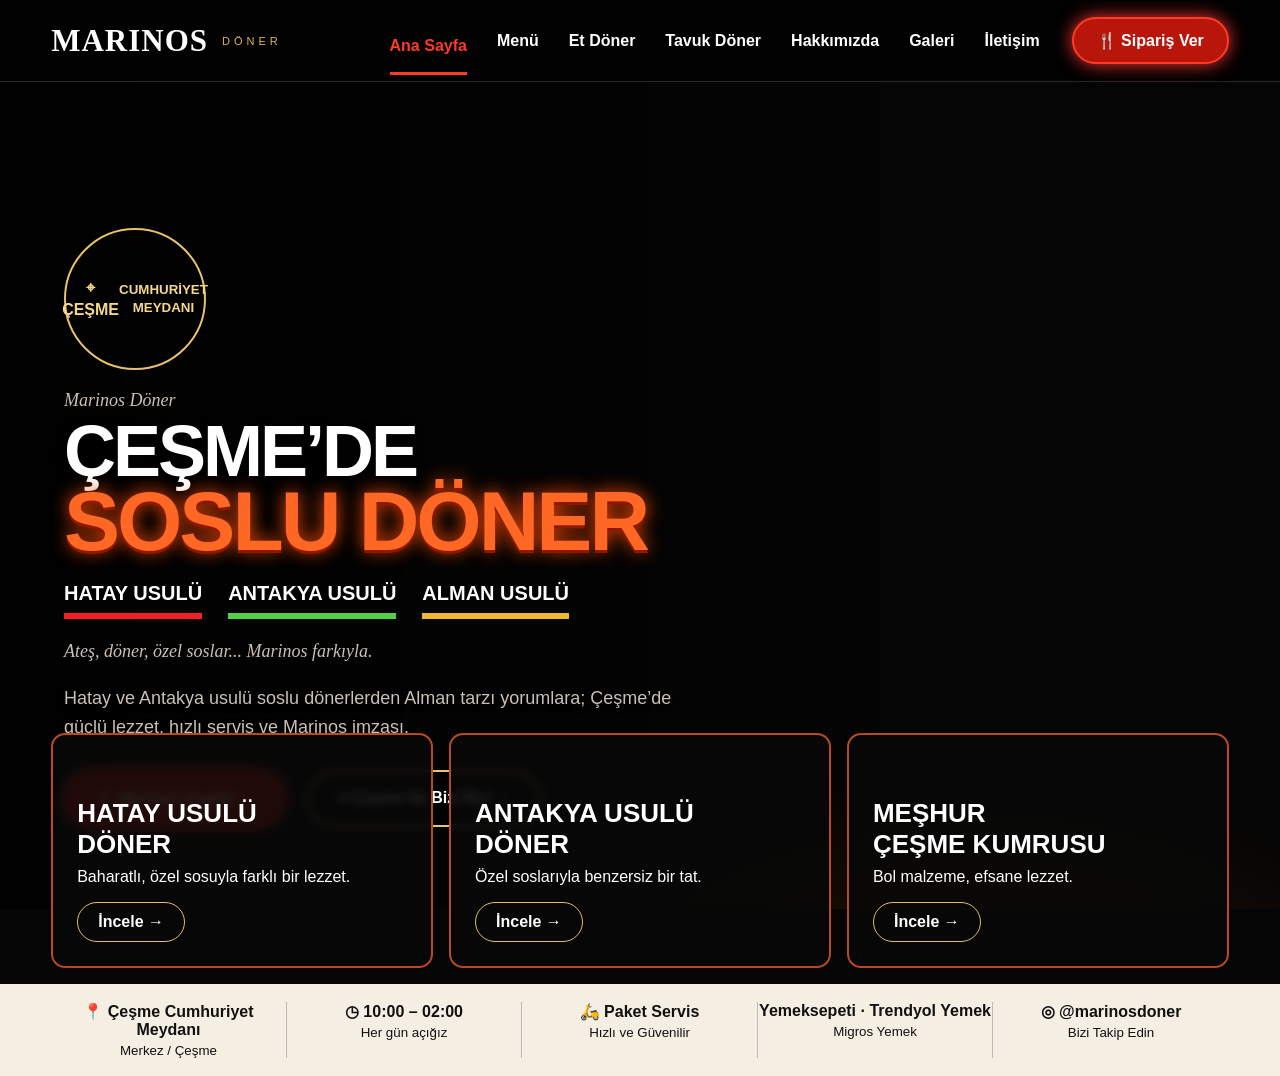
==== commit e76bc318: "Revert homepage after visual regression" ====
--- a/index.html
+++ b/index.html
@@ -1,136 +1,59 @@
-<!doctype html>
-<html lang="tr">
-<head>
-<meta charset="utf-8">
-<meta name="viewport" content="width=device-width,initial-scale=1,viewport-fit=cover">
-<title>Çeşme Soslu Döner | Hatay, Antakya & Alman | Marinos Döner</title>
-<meta name="description" content="Çeşme’de soslu döner: Hatay usulü, Antakya usulü ve Alman tarzı özel lezzetler. Marinos Döner, Cumhuriyet Meydanı Çeşme.">
-<link rel="canonical" href="https://marinosdoner.com/">
-<meta property="og:type" content="website">
-<meta property="og:title" content="Marinos Döner | Çeşme Soslu Döner">
-<meta property="og:description" content="Çeşme’de Hatay, Antakya ve Alman usulü soslu döner. Cumhuriyet Meydanı’nda Marinos Döner.">
-<meta property="og:url" content="https://marinosdoner.com/">
-<meta property="og:image" content="https://marinosdoner.com/assets/images/hero.jpg">
-<meta name="twitter:card" content="summary_large_image">
-<meta name="theme-color" content="#050505">
-<link rel="icon" href="/favicon.ico">
-<link rel="apple-touch-icon" href="/assets/icons/apple-touch-icon.png">
-<link rel="manifest" href="/site.webmanifest">
-<link rel="preconnect" href="https://www.googletagmanager.com">
-<script type="application/ld+json">{"@context":"https://schema.org","@type":"Restaurant","name":"Marinos Döner","url":"https://marinosdoner.com","telephone":"+90 542 712 02 70","servesCuisine":["Döner","Turkish","German-style döner","Çeşme Kumrusu"],"priceRange":"₺₺","image":"https://marinosdoner.com/assets/images/hero.jpg","sameAs":["https://instagram.com/marinosdoner"],"openingHours":"Mo-Su 10:00-02:00","address":{"@type":"PostalAddress","streetAddress":"Cumhuriyet Meydanı","addressLocality":"Çeşme","addressRegion":"İzmir","addressCountry":"TR"}}</script>
-<style>
-:root{--bg:#050505;--ink:#fff;--muted:#d7d0c5;--gold:#e9b85d;--red:#ff331f;--orange:#ff6b18;--green:#47d34b}
-*{box-sizing:border-box}html{scroll-behavior:smooth}body{margin:0;background:var(--bg);color:var(--ink);font-family:Inter,Arial,Helvetica,sans-serif}a{color:inherit;text-decoration:none}img{display:block;max-width:100%}
-.v411-shell{min-height:100vh;background:#050505;overflow:hidden}
-.v411-head{height:82px;display:flex;align-items:center;gap:26px;padding:0 clamp(22px,4vw,66px);background:rgba(0,0,0,.94);border-bottom:1px solid rgba(255,255,255,.11);position:relative;z-index:20}
-.v411-brand{display:flex;align-items:center;gap:12px;min-width:max-content}.v411-brand img{width:54px;height:54px;object-fit:contain}.v411-brand b{font-family:Georgia,serif;font-size:27px;letter-spacing:1px}.v411-brand small{display:block;text-align:center;color:var(--gold);font-size:10px;letter-spacing:4px;margin-top:2px}
-.v411-nav{margin-left:auto;display:flex;align-items:center;gap:28px;font-weight:700;font-size:15px}.v411-nav a{padding:30px 0 22px;position:relative}.v411-nav a[aria-current="page"]{color:#ff3c25}.v411-nav a[aria-current="page"]:after{content:"";position:absolute;left:0;right:0;bottom:12px;height:3px;border-radius:9px;background:#ff3c25;box-shadow:0 0 12px #ff3c25}
-.v411-order{margin-left:10px;border:2px solid #ff3a24;border-radius:999px;padding:13px 23px;background:linear-gradient(180deg,#e52a16,#9f1009);font-weight:900;box-shadow:0 0 18px rgba(255,45,20,.7);white-space:nowrap}
-.v411-hero{position:relative;min-height:630px;isolation:isolate;background:radial-gradient(ellipse at 78% 97%,rgba(255,80,0,.52),transparent 36%),radial-gradient(ellipse at 96% 66%,rgba(255,42,0,.30),transparent 30%),linear-gradient(90deg,#040404 0%,#070707 46%,#160802 72%,#050505 100%)}
-.v411-hero:before{content:"";position:absolute;inset:0;z-index:-3;background:radial-gradient(ellipse at 4% 76%,rgba(255,87,0,.48) 0 2%,rgba(255,38,0,.26) 8%,transparent 24%),radial-gradient(ellipse at 63% 95%,rgba(255,214,0,.72) 0 3%,rgba(255,80,0,.62) 10%,rgba(232,28,0,.25) 24%,transparent 36%),radial-gradient(ellipse at 88% 101%,rgba(255,220,0,.7) 0 2%,rgba(255,88,0,.62) 10%,rgba(220,25,0,.22) 23%,transparent 34%)}
-.v411-hero:after{content:"";position:absolute;inset:0;z-index:4;pointer-events:none;background:linear-gradient(90deg,rgba(0,0,0,.22) 0%,transparent 47%,transparent 80%,rgba(0,0,0,.18) 100%)}
-.v411-copy{position:relative;z-index:6;width:min(750px,54%);padding:48px 0 125px clamp(24px,5.2vw,86px)}
-.v411-seal{width:138px;height:138px;border:2px solid var(--gold);border-radius:50%;display:grid;place-items:center;text-align:center;color:#ffe3a0;background:rgba(0,0,0,.48);box-shadow:0 0 28px rgba(255,177,56,.10);font-weight:900;line-height:1.25;margin-bottom:13px}.v411-seal .pin{font-size:28px}.v411-seal small{font-size:12px;font-weight:700}
-.v411-script{font:italic 38px/1 Georgia,serif;color:#f0c477;margin:0 0 3px;text-shadow:0 2px 12px #000}
-.v411-h1{margin:0;font-size:clamp(54px,5.6vw,82px);line-height:.88;letter-spacing:-3px;text-transform:uppercase;font-weight:1000;text-shadow:0 4px 14px #000}.v411-h1 span{display:block;color:#ff631e;font-size:1.08em;text-shadow:0 3px 0 #8f1700,0 0 22px rgba(255,70,0,.52)}
-.v411-styles{display:flex;gap:24px;margin:22px 0 18px;font-size:18px;font-weight:1000}.v411-styles a{padding-bottom:7px;border-bottom:6px solid;border-radius:2px}.v411-styles a:nth-child(1){border-color:#f3272c}.v411-styles a:nth-child(2){border-color:#4bc842}.v411-styles a:nth-child(3){border-color:#f0b832}
-.v411-tag{font:italic 22px Georgia,serif;color:#f4ca7a;margin:0 0 10px}.v411-desc{font-size:16px;line-height:1.55;color:#eee;max-width:620px;text-shadow:0 2px 7px #000}
-.v411-actions{display:flex;gap:20px;margin-top:25px}.v411-btn{display:inline-flex;align-items:center;gap:10px;border:2px solid #d8bd7b;border-radius:999px;padding:15px 27px;background:rgba(0,0,0,.63);font-weight:900}.v411-btn.hot{background:linear-gradient(180deg,#dd2816,#a8140b);border-color:#ff4228;box-shadow:0 0 16px rgba(255,55,25,.65)}
-.v411-visual{position:absolute;z-index:2;right:0;top:0;width:54%;height:100%;overflow:hidden}
-.v411-fire{position:absolute;inset:auto 0 0 0;height:92%;background:radial-gradient(ellipse at 35% 100%,#ffe358 0 3%,#ff7a00 12%,rgba(244,33,0,.85) 28%,transparent 49%),radial-gradient(ellipse at 66% 100%,#ffec6d 0 2%,#ff6a00 12%,rgba(240,35,0,.82) 31%,transparent 51%),radial-gradient(ellipse at 94% 100%,#ffe96e 0 2%,#ff6e00 11%,rgba(232,34,0,.76) 27%,transparent 47%)}
-.v411-spit{position:absolute;right:8%;top:0;width:min(410px,64%);height:350px;overflow:hidden;filter:drop-shadow(0 14px 28px #000)}.v411-spit img{width:100%;transform:scale(1.12);transform-origin:top center}
-.v411-wrap{position:absolute;right:1%;bottom:32px;width:min(600px,94%);filter:url(#v411-whitekey) drop-shadow(0 18px 28px rgba(0,0,0,.95));transform:rotate(-2deg);z-index:3}
-.v411-sauce{position:absolute;right:5%;top:78px;z-index:7;color:#fff;font:italic 28px/1.1 Georgia,serif;text-align:center;text-shadow:0 2px 9px #000;transform:rotate(-7deg)}.v411-sauce b{display:block;color:#ffead0;font-weight:400}
-.v411-cards{position:relative;z-index:9;display:grid;grid-template-columns:repeat(3,1fr);gap:15px;padding:0 clamp(22px,4vw,66px) 15px;margin-top:-92px}.v411-card{min-height:235px;border:1px solid #72401d;border-radius:15px;overflow:hidden;position:relative;background:#12100d;box-shadow:0 18px 28px rgba(0,0,0,.30)}.v411-card:nth-child(1){background:linear-gradient(110deg,#310608,#120504)}.v411-card:nth-child(2){background:linear-gradient(110deg,#0a2912,#081009)}.v411-card:nth-child(3){background:linear-gradient(110deg,#332003,#141008)}
-.v411-card-copy{position:relative;z-index:3;width:54%;padding:27px 0 24px 26px}.v411-card h2{margin:0 0 10px;font-size:25px;line-height:1.02;text-transform:uppercase}.v411-card p{margin:0 0 18px;color:#e6e2dc;line-height:1.35}.v411-card .more{display:inline-flex;border:1px solid #e5b956;border-radius:999px;padding:9px 16px;font-weight:800}
-.v411-card img{position:absolute;right:-7%;bottom:-7%;width:68%;height:93%;object-fit:contain;filter:url(#v411-whitekey) drop-shadow(0 12px 18px #000);z-index:2}.v411-card:after{content:"";position:absolute;inset:0;background:linear-gradient(90deg,rgba(0,0,0,.72) 0 42%,transparent 75%);z-index:2;pointer-events:none}
-.v411-info{display:grid;grid-template-columns:1.35fr .8fr .8fr 1.3fr 1fr;gap:0;background:#f5f0e7;color:#111;padding:14px clamp(18px,4vw,66px);text-align:center}.v411-info div{padding:4px 13px;border-right:1px solid #bcb7af;font-weight:900;font-size:14px}.v411-info div:last-child{border:0}.v411-info small{display:block;font-weight:500;color:#444;margin-top:3px}
-.v411-foot{padding:18px clamp(22px,5vw,86px) 27px;color:#aaa;background:#060606;font-size:13px;line-height:1.5}.v411-foot a{color:#ddd}
-.v411-defs{position:absolute;width:0;height:0;overflow:hidden}
-@media(max-width:1020px){.v411-nav{gap:16px;font-size:13px}.v411-order{padding:11px 15px}.v411-copy{width:58%}.v411-h1{font-size:58px}.v411-visual{width:58%}}
-@media(max-width:820px){.v411-head{height:68px;padding:0 16px}.v411-brand img{width:45px;height:45px}.v411-brand b{font-size:22px}.v411-nav{display:none}.v411-order{margin-left:auto;font-size:13px}.v411-hero{min-height:830px}.v411-copy{width:100%;padding:35px 20px 360px}.v411-seal{width:96px;height:96px;font-size:12px}.v411-seal .pin{font-size:20px}.v411-script{font-size:29px}.v411-h1{font-size:50px;max-width:640px}.v411-styles{font-size:14px;gap:12px;flex-wrap:wrap}.v411-desc{max-width:520px}.v411-visual{top:auto;bottom:0;width:100%;height:390px}.v411-spit{right:5%;top:0;width:300px;height:255px}.v411-wrap{right:-3%;bottom:0;width:520px}.v411-sauce{right:18px;top:62px;font-size:22px}.v411-cards{grid-template-columns:1fr;margin-top:0;padding-top:14px}.v411-card{min-height:210px}.v411-info{grid-template-columns:1fr 1fr;gap:12px}.v411-info div{border:0}}
-@media(max-width:520px){.v411-brand b{font-size:20px}.v411-brand small{display:none}.v411-order{padding:9px 12px}.v411-hero{min-height:820px}.v411-copy{padding:28px 17px 350px}.v411-h1{font-size:43px;letter-spacing:-2px}.v411-tag{font-size:18px}.v411-desc{font-size:14px}.v411-actions{gap:10px;flex-wrap:wrap}.v411-btn{padding:12px 17px;font-size:14px}.v411-visual{height:350px}.v411-spit{width:250px;height:215px}.v411-wrap{width:430px;right:-18%}.v411-sauce{display:none}.v411-card-copy{width:58%;padding-left:20px}.v411-card h2{font-size:22px}.v411-info{font-size:12px;padding:13px}.v411-info div{font-size:12px}}
+<!doctype html><html lang="tr"><head><meta charset="utf-8"><meta name="viewport" content="width=device-width,initial-scale=1,viewport-fit=cover"><title>Çeşme Soslu Döner | Hatay, Antakya & Alman | Marinos Döner</title><meta name="description" content="Çeşme’de soslu döner: Hatay usulü, Antakya usulü ve Alman tarzı özel lezzetler. Marinos Döner, Cumhuriyet Meydanı Çeşme."><link rel="canonical" href="https://marinosdoner.com/"><meta property="og:type" content="website"><meta property="og:title" content="Marinos Döner | Çeşme Et ve Tavuk Döner"><meta property="og:description" content="Çeşme’de soslu döner: Hatay usulü, Antakya usulü ve Alman tarzı özel lezzetler. Marinos Döner, Cumhuriyet Meydanı Çeşme."><meta property="og:url" content="https://marinosdoner.com/"><meta property="og:image" content="https://marinosdoner.com/assets/images/hero.jpg"><meta name="twitter:card" content="summary_large_image"><meta name="theme-color" content="#080808"><link rel="icon" href="/favicon.ico"><link rel="apple-touch-icon" href="/assets/icons/apple-touch-icon.png"><link rel="manifest" href="/site.webmanifest"><link rel="preconnect" href="https://www.googletagmanager.com"><link rel="stylesheet" href="/styles-v409.css"><script type="application/ld+json">{"@context": "https://schema.org", "@type": "Restaurant", "name": "Marinos Döner", "url": "https://marinosdoner.com", "telephone": "+90 542 712 02 70", "servesCuisine": ["Döner", "Turkish", "German-style döner"], "priceRange": "₺₺", "image": "https://marinosdoner.com/assets/images/hero.jpg", "sameAs": ["https://instagram.com/marinosdoner"], "openingHours": "Mo-Su 10:00-02:00", "address": {"@type": "PostalAddress", "addressLocality": "Çeşme", "addressRegion": "İzmir", "addressCountry": "TR"}}</script></head>
+<style id="marinos-clean-home-v410">
+*{box-sizing:border-box}html{scroll-behavior:smooth}body{margin:0;background:#070707;color:#fff;font-family:Arial,Helvetica,sans-serif}
+a{color:inherit;text-decoration:none}.mh{min-height:100vh;background:#050505}
+.top{height:82px;display:flex;align-items:center;gap:32px;padding:0 max(4vw,24px);border-bottom:1px solid #292929;background:rgba(0,0,0,.92);position:relative;z-index:10}
+.brand{font-family:Georgia,serif;font-size:31px;font-weight:700;letter-spacing:1px;white-space:nowrap}.brand small{display:block;font:11px Arial;letter-spacing:4px;color:#e4b653;text-align:center}
+.nav{display:flex;gap:30px;align-items:center;margin-left:auto;font-weight:700}.nav a:first-child{color:#ff3b27;border-bottom:3px solid #ff3b27;padding:30px 0 17px}
+.order{border:2px solid #ff3b27;border-radius:28px;padding:12px 23px;box-shadow:0 0 18px #f33;background:#b8150b;font-weight:800}
+.hero{position:relative;min-height:780px;overflow:hidden;background:#050505}
+.hero-bg{position:absolute;inset:0;background-image:linear-gradient(90deg,rgba(0,0,0,.80) 0%,rgba(0,0,0,.40) 42%,rgba(0,0,0,.06) 72%),url('./assets/images/home-fire-reference-v410.png');background-size:cover;background-position:center top}
+.hero-content{position:relative;z-index:2;max-width:760px;padding:70px 5vw 36px}
+.loc{display:inline-flex;border:2px solid #e8c26a;border-radius:80px;width:142px;height:142px;align-items:center;justify-content:center;text-align:center;color:#f5d88c;font-weight:800;line-height:1.35;margin-bottom:16px;background:rgba(0,0,0,.45)}
+.script{font-family:Georgia,serif;font-style:italic;color:#f0c675;font-size:38px;margin:0 0 4px}.hero h1{font-size:72px;line-height:.9;margin:0;text-transform:uppercase;letter-spacing:-3px;text-shadow:0 3px 12px #000}.hero h1 span{display:block;color:#ff6725;font-size:84px;text-shadow:0 3px 0 #8e1800,0 0 18px #ff4a00}
+.styles{display:flex;gap:26px;margin:22px 0 18px;font-size:20px;font-weight:900}.styles span{padding-bottom:8px;border-bottom:6px solid}.styles span:nth-child(1){border-color:#f21d27}.styles span:nth-child(2){border-color:#51cf45}.styles span:nth-child(3){border-color:#f0b92d}
+.tag{font:italic 24px Georgia;color:#f0c675;margin:0 0 12px}.desc{font-size:18px;line-height:1.5;max-width:650px;text-shadow:0 2px 6px #000}
+.actions{display:flex;gap:22px;margin-top:28px}.btn{padding:17px 29px;border-radius:32px;border:2px solid #e7c277;font-weight:800;background:rgba(0,0,0,.55)}.btn.hot{border-color:#ff3b27;background:#c51d12;box-shadow:0 0 15px #f33}
+.cards{position:relative;z-index:3;display:grid;grid-template-columns:repeat(3,1fr);gap:16px;padding:0 4vw 16px;margin-top:-176px}.card{min-height:235px;border:2px solid #b84920;border-radius:14px;padding:24px;background:rgba(8,8,8,.88);backdrop-filter:blur(4px);display:flex;flex-direction:column;justify-content:flex-end;overflow:hidden;position:relative}.card:before{content:"";position:absolute;inset:0;background-image:url('./assets/images/home-fire-reference-v410.png');background-size:1650px auto;background-position:center 72%;opacity:.35}.card>*{position:relative}.card h2{font-size:26px;margin:0 0 8px}.card p{margin:0 0 16px;font-size:16px}.card a{align-self:flex-start;border:1px solid #e6bd66;border-radius:24px;padding:10px 20px;font-weight:700}
+.info{display:grid;grid-template-columns:repeat(5,1fr);gap:0;background:#f5efe3;color:#111;padding:18px 4vw;text-align:center;font-weight:800}.info div{border-right:1px solid #bbb}.info div:last-child{border:0}.info small{display:block;font-weight:400;margin-top:4px}
+@media(max-width:900px){.nav{display:none}.top{height:68px}.brand{font-size:25px}.order{margin-left:auto;padding:10px 15px}.hero{min-height:720px}.hero-bg{background-position:62% top}.hero-content{padding-top:40px}.loc{width:100px;height:100px;font-size:13px}.script{font-size:29px}.hero h1{font-size:49px}.hero h1 span{font-size:56px}.styles{font-size:14px;gap:13px}.tag{font-size:19px}.desc{font-size:15px;max-width:92%}.cards{grid-template-columns:1fr;margin-top:0;padding-top:14px}.card{min-height:180px}.info{grid-template-columns:1fr 1fr;gap:14px}.info div{border:0}.actions{flex-wrap:wrap}}
+@media(max-width:520px){.brand small{display:none}.order{font-size:13px}.hero{min-height:690px}.hero-bg{background-position:67% top;opacity:.78}.hero-content{padding:32px 20px}.script{font-size:25px}.hero h1{font-size:42px}.hero h1 span{font-size:49px}.styles{flex-wrap:wrap}.actions{gap:10px}.btn{padding:13px 18px}.cards{padding:12px}.info{grid-template-columns:1fr 1fr;font-size:13px}}
 </style>
-</head>
 <body>
-<svg class="v411-defs" aria-hidden="true" focusable="false">
-  <filter id="v411-whitekey" color-interpolation-filters="sRGB">
-    <feColorMatrix type="matrix" values="1 0 0 0 0  0 1 0 0 0  0 0 1 0 0  -0.31 -0.31 -0.31 0 0.94"/>
-  </filter>
-</svg>
-<div class="v411-shell">
-<header class="v411-head">
-  <a class="v411-brand" href="/" aria-label="Marinos Döner ana sayfa">
-    <img src="/assets/images/logo.webp" alt="Marinos Döner logosu" width="54" height="54">
-    <span><b>MARINOS</b><small>DÖNER</small></span>
-  </a>
-  <nav class="v411-nav" aria-label="Ana menü">
-    <a href="/" aria-current="page">Ana Sayfa</a>
-    <a href="/menu/">Menü</a>
-    <a href="/et-doner/">Et Döner</a>
-    <a href="/tavuk-doner/">Tavuk Döner</a>
-    <a href="/hakkimizda/">Hakkımızda</a>
-    <a href="/galeri/">Galeri</a>
-    <a href="/iletisim/">İletişim</a>
+<header class="top">
+  <a class="brand" href="/" aria-label="Marinos Döner ana sayfa">MARINOS<small>DÖNER</small></a>
+  <nav class="nav" aria-label="Ana menü">
+    <a href="/">Ana Sayfa</a><a href="/menu.html">Menü</a><a href="/et-doner.html">Et Döner</a><a href="/tavuk-doner.html">Tavuk Döner</a><a href="/hakkimizda.html">Hakkımızda</a><a href="/galeri.html">Galeri</a><a href="/iletisim.html">İletişim</a>
   </nav>
-  <a class="v411-order" data-whatsapp href="https://wa.me/905427120270" target="_blank" rel="noopener">🍴 Sipariş Ver</a>
+  <a class="order" href="/menu.html">🍴 Sipariş Ver</a>
 </header>
-
-<main>
-<section class="v411-hero" aria-labelledby="anasayfa-baslik">
-  <div class="v411-copy">
-    <div class="v411-seal"><div><span class="pin">⌖</span><br>ÇEŞME<br><small>CUMHURİYET<br>MEYDANI</small></div></div>
-    <p class="v411-script">Marinos Döner</p>
-    <h1 class="v411-h1" id="anasayfa-baslik">Çeşme’de <span>Soslu Döner</span></h1>
-    <div class="v411-styles">
-      <a href="/menu/?kategori=hatay">HATAY USULÜ</a>
-      <a href="/menu/?kategori=antakya">ANTAKYA USULÜ</a>
-      <a href="/menu/?kategori=alman">ALMAN USULÜ</a>
-    </div>
-    <p class="v411-tag">Ateş, döner, özel soslar… Marinos farkıyla.</p>
-    <p class="v411-desc">Hatay ve Antakya usulü soslu dönerlerden Alman tarzı yorumlara; Çeşme’de güçlü lezzet, hızlı servis ve Marinos imzası.</p>
-    <div class="v411-actions">
-      <a class="v411-btn hot" href="/menu/">🍴 Menüyü Keşfet →</a>
-      <a class="v411-btn" data-maps href="https://maps.app.goo.gl/bF68Jrswiaigx6oSA" target="_blank" rel="noopener">⌖ Çeşme’de Bizi Bul →</a>
-    </div>
-  </div>
-  <div class="v411-visual" aria-label="Alevli döner ve soslu dürüm görsel alanı">
-    <div class="v411-fire"></div>
-    <div class="v411-spit" aria-hidden="true"><img src="/assets/images/logo.webp" alt=""></div>
-    <img class="v411-wrap" src="/assets/images/tavuk_hatay_durum.webp" alt="Marinos Döner Hatay usulü soslu dürüm" width="640" height="480" fetchpriority="high">
-    <div class="v411-sauce" aria-hidden="true">Özel<br><b>Soslarla</b>Daha<br>Lezzetli</div>
-  </div>
+<main class="mh">
+<section class="hero" aria-labelledby="home-title">
+ <div class="hero-bg" role="img" aria-label="Alevlerin önünde pişen döner ve soslu dürüm"></div>
+ <div class="hero-content">
+   <div class="loc">⌖<br>ÇEŞME<br><small>CUMHURİYET<br>MEYDANI</small></div>
+   <p class="script">Marinos Döner</p>
+   <h1 id="home-title">Çeşme’de <span>Soslu Döner</span></h1>
+   <div class="styles"><span>HATAY USULÜ</span><span>ANTAKYA USULÜ</span><span>ALMAN USULÜ</span></div>
+   <p class="tag">Ateş, döner, özel soslar... Marinos farkıyla.</p>
+   <p class="desc">Hatay ve Antakya usulü soslu dönerlerden Alman tarzı yorumlara; Çeşme’de güçlü lezzet, hızlı servis ve Marinos imzası.</p>
+   <div class="actions"><a class="btn hot" href="/menu.html">🍴 Menüyü Keşfet →</a><a class="btn" href="/iletisim.html">⌖ Çeşme’de Bizi Bul →</a></div>
+ </div>
 </section>
-
-<section class="v411-cards" aria-label="Öne çıkan Marinos lezzetleri">
-  <article class="v411-card">
-    <div class="v411-card-copy"><h2>Hatay Usulü<br>Döner</h2><p>Baharatlı, özel sosuyla farklı bir lezzet.</p><a class="more" href="/menu/?kategori=hatay">İncele →</a></div>
-    <img src="/assets/images/tavuk_hatay_durum.webp" alt="Hatay usulü tavuk döner dürüm" loading="lazy">
-  </article>
-  <article class="v411-card">
-    <div class="v411-card-copy"><h2>Antakya Usulü<br>Döner</h2><p>Özel soslarıyla dengeli ve güçlü tat.</p><a class="more" href="/menu/?kategori=antakya">İncele →</a></div>
-    <img src="/assets/images/tavuk_zurna.webp" alt="Antakya usulü soslu döner dürüm" loading="lazy">
-  </article>
-  <article class="v411-card">
-    <div class="v411-card-copy"><h2>Alman Usulü<br>Döner</h2><p>Bol malzemeli, Marinos yorumuyla Alman tarzı.</p><a class="more" href="/menu/?kategori=alman">İncele →</a></div>
-    <img src="/assets/images/alman_et_durum.webp" alt="Alman usulü et döner dürüm" loading="lazy">
-  </article>
+<section class="cards" aria-label="Öne çıkan lezzetler">
+ <article class="card"><h2>HATAY USULÜ<br>DÖNER</h2><p>Baharatlı, özel sosuyla farklı bir lezzet.</p><a href="/menu.html">İncele →</a></article>
+ <article class="card"><h2>ANTAKYA USULÜ<br>DÖNER</h2><p>Özel soslarıyla benzersiz bir tat.</p><a href="/menu.html">İncele →</a></article>
+ <article class="card"><h2>MEŞHUR<br>ÇEŞME KUMRUSU</h2><p>Bol malzeme, efsane lezzet.</p><a href="/menu.html">İncele →</a></article>
 </section>
-
-<section class="v411-info" aria-label="Marinos Döner işletme bilgileri">
-  <div>📍 Çeşme Cumhuriyet Meydanı<small>Merkez / Çeşme</small></div>
-  <div>◷ 10:00 – 02:00<small>Her gün açığız</small></div>
-  <div>🛵 Paket Servis<small>Hızlı ve Güvenilir</small></div>
-  <div>Yemeksepeti · Trendyol Yemek<small>Migros Yemek</small></div>
-  <div>◎ @marinosdoner<small>Instagram</small></div>
+<section class="info" aria-label="Marinos Döner bilgileri">
+ <div>📍 Çeşme Cumhuriyet Meydanı<small>Merkez / Çeşme</small></div>
+ <div>◷ 10:00 – 02:00<small>Her gün açığız</small></div>
+ <div>🛵 Paket Servis<small>Hızlı ve Güvenilir</small></div>
+ <div>Yemeksepeti · Trendyol Yemek<small>Migros Yemek</small></div>
+ <div>◎ @marinosdoner<small>Bizi Takip Edin</small></div>
 </section>
 </main>
 
-<footer class="v411-foot">
-  Marinos Döner, Çeşme Cumhuriyet Meydanı’nda et döner, tavuk döner, Hatay usulü, Antakya usulü ve Alman usulü döner seçenekleri sunar. Menü ve güncel ürünler için <a href="/menu/">dijital menüyü</a> inceleyebilirsiniz.
-</footer>
-</div>
 <script src="/config.js"></script>
 <script src="/app-v409.js" defer></script>
-</body>
-</html>+</body></html>
--- a/styles-v409.css
+++ b/styles-v409.css
@@ -0,0 +1,102 @@
+
+:root{--bg:#070707;--surface:#111;--surface2:#171717;--text:#fffaf2;--muted:#c9c0b7;--orange:#ff7900;--orange2:#ff9f38;--gold:#e1b466;--red:#e52b3a;--line:rgba(255,255,255,.12);--radius:22px;--shadow:0 24px 70px rgba(0,0,0,.38)}
+*{box-sizing:border-box}html{scroll-behavior:smooth}body{margin:0;background:#080808;color:var(--text);font-family:Inter,ui-sans-serif,system-ui,-apple-system,BlinkMacSystemFont,"Segoe UI",sans-serif;-webkit-font-smoothing:antialiased;overflow-x:hidden}img{max-width:100%;display:block}a{color:inherit;text-decoration:none}button,input,select{font:inherit}.container{width:min(1240px,calc(100% - 36px));margin-inline:auto}.skip{position:absolute;left:-9999px}.skip:focus{left:12px;top:12px;z-index:999;background:white;color:black;padding:10px 14px;border-radius:8px}
+.info-strip{background:#030303;border-bottom:1px solid #222;font-size:13px}.info-row{min-height:42px;display:flex;align-items:center;justify-content:space-between;gap:18px;color:#ece8e1}.info-row span{display:inline-flex;align-items:center;gap:7px;white-space:nowrap}.dot{color:var(--orange)}
+.topbar{position:sticky;top:0;z-index:80;background:rgba(7,7,7,.94);backdrop-filter:blur(16px);border-bottom:1px solid #252525}.nav{min-height:84px;display:flex;align-items:center;justify-content:space-between;gap:26px}.brand{display:flex;align-items:center;gap:14px;flex:0 0 auto;font-weight:950;letter-spacing:.03em;font-size:22px}.brand img{width:60px;height:60px;object-fit:cover;border-radius:50%}.navlinks{display:flex!important;align-items:center;justify-content:flex-end;gap:20px;flex-wrap:nowrap}.navlinks>a{display:inline-flex!important;align-items:center;white-space:nowrap;font-weight:800;color:#ddd;font-size:14px}.navlinks>a:hover,.navlinks>a[aria-current="page"]{color:var(--orange)}.lang{background:#141414;border:1px solid #353535;color:white;border-radius:10px;padding:8px 9px}.pill{display:inline-flex!important;align-items:center;justify-content:center;gap:8px;border:0;border-radius:12px;padding:14px 18px;font-weight:900;cursor:pointer;background:linear-gradient(135deg,var(--orange),var(--orange2));color:#111;box-shadow:0 12px 30px rgba(255,121,0,.2);white-space:nowrap}.pill.ghost{background:#151515;color:white;border:1px solid #404040;box-shadow:none}.pill.ghost:hover{border-color:var(--orange)}
+.hero{position:relative;min-height:650px;padding:76px 0 46px;background:radial-gradient(circle at 70% 35%,rgba(255,121,0,.12),transparent 25%),linear-gradient(90deg,#080808 0%,#0b0b0b 53%,#070707 100%);overflow:hidden}.hero:after{content:"";position:absolute;inset:auto -12% -45% 38%;height:520px;background:radial-gradient(ellipse,rgba(255,121,0,.12),transparent 70%);pointer-events:none}.hero-grid{position:relative;z-index:2;display:grid;grid-template-columns:minmax(0,1fr) minmax(460px,.95fr);gap:54px;align-items:center}.eyebrow{display:block;color:var(--orange);font-size:14px;font-weight:950;letter-spacing:.08em;text-transform:uppercase;margin-bottom:14px}.hero h1{font-size:clamp(58px,6.3vw,88px);line-height:.98;letter-spacing:-.05em;margin:0 0 22px;max-width:720px}.hero h1 em{font-style:normal;color:var(--orange)}.hero p,.lead{color:var(--muted);font-size:18px;line-height:1.62;max-width:700px}.actions{display:flex!important;align-items:stretch;flex-wrap:wrap;gap:14px;margin-top:28px}.actions>*{margin:0!important}.hero-media{position:relative;border-radius:30px;overflow:hidden;min-height:470px;background:#111;box-shadow:var(--shadow);border:1px solid #262626}.hero-media img{width:100%;height:100%;min-height:470px;object-fit:cover;background:white}.hero-badge{position:absolute;right:18px;bottom:18px;background:rgba(15,15,15,.9);border:1px solid #333;border-radius:16px;padding:14px 16px;font-weight:900}.rating{display:flex;align-items:center;gap:14px;margin-top:28px;color:#e8e0d8}.stars{color:#ffb52e;letter-spacing:.12em}.benefits{position:relative;z-index:3;margin-top:34px;display:grid;grid-template-columns:repeat(4,minmax(0,1fr));gap:14px}.benefit{background:linear-gradient(180deg,#181818,#101010);border:1px solid #2d2d2d;border-radius:18px;padding:18px;display:flex;gap:13px;align-items:flex-start}.benefit i{font-style:normal;color:var(--orange);font-size:28px}.benefit strong{display:block;margin-bottom:4px}.benefit small{display:block;color:var(--muted);line-height:1.45}
+.section{padding:68px 0}.section-head{display:flex;align-items:end;justify-content:space-between;gap:20px;margin-bottom:26px}.section h2,.pagehead h1{font-size:clamp(34px,4.7vw,54px);letter-spacing:-.035em;margin:0}.section-head p{color:var(--muted);margin:8px 0 0}.preview-tabs{display:flex;flex-wrap:wrap;gap:9px}.preview-tab{border:1px solid #333;background:#141414;color:white;border-radius:10px;padding:10px 14px;font-weight:850}.preview-tab.active{background:var(--orange);color:#111;border-color:var(--orange)}.preview-grid{display:grid;grid-template-columns:repeat(6,minmax(0,1fr));gap:14px}.preview-card{background:#121212;border:1px solid #292929;border-radius:17px;overflow:hidden}.preview-card img{width:100%;aspect-ratio:1.35/1;object-fit:cover;background:white}.preview-copy{padding:13px}.preview-copy strong{display:block;font-size:15px;line-height:1.25}.preview-copy small{display:block;color:var(--muted);margin-top:6px;line-height:1.35}.preview-price{display:inline-block;margin-top:8px;color:var(--orange);font-weight:950}
+.grid{display:grid;grid-template-columns:repeat(3,minmax(0,1fr));gap:18px}.feature{padding:23px;background:linear-gradient(180deg,#171717,#101010);border:1px solid #2b2b2b;border-radius:20px}.feature strong{font-size:20px;display:block;margin-bottom:7px}.feature p{color:var(--muted);line-height:1.55;margin:0}.band{background:linear-gradient(135deg,rgba(255,121,0,.08),rgba(255,255,255,.01));border-block:1px solid #242424}.story{display:grid;grid-template-columns:1fr 1fr;gap:34px;align-items:center}.story img{width:100%;border-radius:26px;border:1px solid #2d2d2d;background:white}.quote{font-size:21px;line-height:1.52;padding-left:18px;border-left:4px solid var(--orange);color:#f0dfc7}.reviews{display:grid;grid-template-columns:repeat(3,minmax(0,1fr));gap:16px}.review{background:#141414;border:1px solid #2b2b2b;border-radius:18px;padding:20px}.review strong{display:block;margin-top:9px}.review p{color:var(--muted);line-height:1.55}.pagehead{padding:54px 0 22px;text-align:center}.pagehead p{max-width:720px;margin:14px auto;color:var(--muted);font-size:18px;line-height:1.6}.toolbar{position:sticky;top:84px;z-index:45;background:rgba(8,8,8,.96);backdrop-filter:blur(12px);padding:12px 0;border-bottom:1px solid #242424}.toolbar-row{display:flex;align-items:center;gap:10px}.filters{display:flex;gap:8px;overflow:auto;scrollbar-width:none;flex:1}.filters::-webkit-scrollbar{display:none}.filter{white-space:nowrap;border:1px solid #383838;background:#151515;color:#fff;padding:10px 14px;border-radius:999px;font-weight:850;cursor:pointer}.filter.active{background:var(--orange);border-color:var(--orange);color:#111}.search{width:220px;background:#151515;color:#fff;border:1px solid #383838;border-radius:999px;padding:11px 15px;outline:none}.menu-grid{display:grid;grid-template-columns:repeat(3,minmax(0,1fr));gap:18px;padding:25px 0 75px}.card{overflow:hidden;background:linear-gradient(180deg,#171717,#101010);border:1px solid #2b2b2b;border-radius:22px;transition:.22s;content-visibility:auto;contain-intrinsic-size:520px}.card:hover{transform:translateY(-4px);border-color:#5c4428;box-shadow:var(--shadow)}.card picture,.card img{width:100%;aspect-ratio:4/3;object-fit:cover;background:#fff}.card-body{padding:17px}.card-top{display:flex;align-items:flex-start;justify-content:space-between;gap:12px}.card h3{font-size:21px;line-height:1.2;margin:0}.price{font-size:20px;color:var(--gold);font-weight:950;white-space:nowrap}.gram{color:var(--orange);font-weight:900;font-size:13px;min-height:18px}.desc{color:var(--muted);font-size:14px;line-height:1.52;min-height:42px}.card-actions{display:flex!important;gap:8px;flex-wrap:wrap}.order{display:inline-flex!important;background:var(--red);color:#fff;border:0;border-radius:12px;padding:10px 13px;font-weight:900;cursor:pointer}.detail{display:inline-flex!important;background:#242424;color:#fff;border:1px solid #383838;border-radius:12px;padding:10px 13px;font-weight:850;cursor:pointer}.gallery{columns:3 280px;column-gap:16px}.gallery img{width:100%;margin-bottom:16px;border-radius:20px;border:1px solid #2b2b2b;break-inside:avoid}.contact{display:grid;grid-template-columns:1fr 1fr;gap:20px}.panel{background:#121212;border:1px solid #2b2b2b;border-radius:22px;padding:25px}.panel p{color:var(--muted);line-height:1.65}.modal{position:fixed;inset:0;z-index:100;display:none;align-items:center;justify-content:center;padding:18px;background:rgba(0,0,0,.78);backdrop-filter:blur(8px)}.modal.open{display:flex}.modal-card{width:min(820px,100%);max-height:92vh;overflow:auto;background:#111;border:1px solid #333;border-radius:26px}.modal-grid{display:grid;grid-template-columns:1fr 1fr}.modal img{width:100%;height:100%;min-height:370px;object-fit:cover;background:#fff}.modal-copy{padding:25px}.modal-close{position:fixed;right:22px;top:18px;background:#fff;color:#000;border:0;border-radius:999px;width:42px;height:42px;font-size:24px;cursor:pointer}
+footer{border-top:1px solid #232323;padding:42px 0 105px;color:var(--muted)}.footergrid{display:grid;grid-template-columns:2fr 1fr 1fr;gap:28px}.footergrid strong{display:block;color:#fff;margin-bottom:10px}.footergrid p{line-height:1.7}.mobilebar{display:none;position:fixed;z-index:90;left:10px;right:10px;bottom:10px;background:rgba(10,10,10,.96);backdrop-filter:blur(14px);border:1px solid #3a3025;border-radius:18px;overflow:hidden;grid-template-columns:repeat(4,1fr)}.mobilebar a{display:block;padding:13px 7px;text-align:center;font-weight:900;font-size:12px;border-right:1px solid #292929}.mobilebar a:last-child{border-right:0}
+@media(max-width:1120px){.navlinks{gap:12px}.navlinks>a{font-size:13px}.preview-grid{grid-template-columns:repeat(3,1fr)}}
+@media(max-width:920px){.info-row span:nth-child(2){display:none}.navlinks>a:not(.pill){display:none!important}.hero{min-height:auto;padding-top:52px}.hero-grid,.story,.contact{grid-template-columns:1fr}.hero-media{min-height:390px}.hero-media img{min-height:390px}.benefits{grid-template-columns:repeat(2,1fr)}.grid,.menu-grid{grid-template-columns:repeat(2,1fr)}.reviews{grid-template-columns:1fr}.footergrid{grid-template-columns:1fr}.mobilebar{display:grid}.toolbar{top:84px}.search{width:160px}}
+@media(max-width:600px){.container{width:min(100% - 20px,1240px)}.info-strip{display:none}.nav{min-height:70px}.brand{font-size:17px;gap:10px}.brand img{width:50px;height:50px}.navlinks{gap:8px}.navlinks .pill{padding:11px 13px;font-size:13px}.lang{display:none}.hero{padding:38px 0 28px}.hero-grid{gap:25px}.hero h1{font-size:47px;line-height:1.01}.hero p,.lead{font-size:16px}.actions{display:grid!important;grid-template-columns:1fr 1fr;gap:10px}.actions .pill:first-child{grid-column:1/-1}.hero-media,.hero-media img{min-height:300px}.benefits{grid-template-columns:1fr 1fr;gap:9px}.benefit{padding:13px}.benefit i{font-size:22px}.preview-grid{grid-template-columns:repeat(2,1fr)}.section{padding:50px 0}.section-head{align-items:flex-start;flex-direction:column}.grid,.menu-grid{grid-template-columns:1fr}.toolbar{top:70px}.toolbar-row{align-items:stretch;flex-direction:column}.search{width:100%}.card picture,.card img{aspect-ratio:1.15/1}.modal-grid{grid-template-columns:1fr}.modal img{min-height:260px;max-height:360px}.footergrid{gap:12px}}
+@media(prefers-reduced-motion:reduce){*{scroll-behavior:auto!important;transition:none!important}}
+
+/* V4.0.8 — bounded menu thumbnails and independent hero/card rows. */
+.card > picture {display:block;position:relative;width:100%;height:auto;aspect-ratio:4/3;overflow:hidden;background:#fff;}
+.card > picture > img {display:block;position:absolute;inset:0;width:100%;height:100%;min-height:0;max-height:none;aspect-ratio:auto;object-fit:contain;object-position:center;padding:12px;background:#fff;}
+.card {content-visibility:visible;contain-intrinsic-size:none;}
+.card-body {display:flex;flex-direction:column;}
+.card-top {flex-wrap:wrap;}
+.card-actions {margin-top:auto;}
+.preview-card img {height:auto;object-fit:contain;padding:6px;}
+.fire-hero {padding:0;min-height:0;position:relative;isolation:isolate;background:#080503;overflow:hidden;color:#fff;}
+.fire-bg {position:absolute;inset:0;z-index:-2;background:radial-gradient(ellipse at 80% 25%,#51200980,transparent 60%),radial-gradient(ellipse at 5% 70%,#4f100040,transparent 45%);}
+.fire-hero:after {content:none;}
+.fire-inner {position:relative;display:grid;grid-template-columns:minmax(0,1.08fr) minmax(0,1fr);gap:32px;align-items:center;min-height:0;height:auto;padding-block:38px;}
+.fire-copy {position:relative;min-width:0;padding:24px 0 24px 106px;text-shadow:0 3px 18px #000;}
+.location-seal {position:absolute;left:0;top:30px;width:82px;height:82px;border:1px solid #e8c27b;border-radius:50%;display:flex;flex-direction:column;align-items:center;justify-content:center;color:#f2d597;font-size:18px;line-height:1.15;text-align:center;background:#0005;}
+.location-seal b {font-size:14px;margin:4px 0;}
+.location-seal span {font-size:8px;}
+.script-brand {display:block;color:#f0c878;font:italic clamp(25px,2.5vw,36px) Georgia,serif;margin-bottom:8px;}
+.fire-copy h1 {margin:0;line-height:1.07;letter-spacing:-.035em;}
+.fire-copy h1 span {display:block;font-size:clamp(36px,4.2vw,56px);font-weight:950;color:#f5f2e9;}
+.fire-copy h1 strong {display:block;font-size:clamp(42px,4.8vw,64px);font-weight:950;color:#ff7a16;text-shadow:0 3px 0 #8e1d00,0 0 26px #ff4c0050;}
+.style-row {display:flex;gap:20px;flex-wrap:wrap;margin:22px 0 16px;}
+.style-row a {font-size:13px;font-weight:900;padding-bottom:7px;border-bottom:4px solid #f21f2c;white-space:nowrap;}
+.style-row a:nth-child(2) {border-color:#2ccf55;}
+.style-row a:nth-child(3) {border-color:#e9b52e;}
+.fire-copy .fire-tag {font:italic 18px/1.5 Georgia,serif;color:#f2ce91;margin:0 0 12px;}
+.fire-copy .fire-desc {max-width:620px;color:#dfd6ce;font-size:15px;line-height:1.65;margin:0;}
+.fire-copy .actions {margin-top:24px;gap:12px;}
+.fire-copy .actions .pill {padding:13px 16px;font-size:14px;white-space:normal;}
+.fire-btn {background:#e62917!important;border:1px solid #ffb081!important;box-shadow:0 0 22px #ff2b0d70;color:#fff!important;}
+.fire-ghost {background:#0008!important;border-color:#e3c78d!important;color:#fff!important;}
+/* The approved visual stays intact; this viewport shows its food/flame area. */
+.fire-visual {display:block;position:relative;min-width:0;min-height:0;width:100%;aspect-ratio:760/520;overflow:hidden;margin:0;border-radius:20px;box-shadow:0 18px 65px #ff550016;}
+.fire-visual img {position:absolute;width:220%;max-width:none;height:auto;left:-120%;top:-17.3077%;}
+.fire-visual:after {content:'';position:absolute;inset:0;pointer-events:none;box-shadow:inset 12px 0 24px #08050380;}
+.fire-cards {display:grid;grid-template-columns:repeat(3,minmax(0,1fr));gap:16px;margin-top:0;position:relative;padding-block:8px 24px;}
+.fire-card {position:relative;min-width:0;min-height:220px;border-radius:16px;overflow:hidden;color:#fff;display:flex;align-items:stretch;background-size:cover;background-position:center;box-shadow:0 10px 28px #0006;border:1px solid #ffffff26;}
+.fire-card.red {background-image:linear-gradient(90deg,#300000ef,#30000040),url('/assets/images/tavuk_hatay_durum.webp');}
+.fire-card.green {background-image:linear-gradient(90deg,#002310ef,#00231033),url('/assets/images/tavuk_zurna.jpg');}
+.fire-card.gold {background-color:#352006;}
+.fire-card.gold:before {content:'';position:absolute;inset:0;background:url('/assets/images/fire-hero-reference.png') 100% 88% / 477% auto no-repeat;}
+.fire-card.gold:after {content:'';position:absolute;inset:0;background:linear-gradient(90deg,#2e1f00f5,#2e1f0060);}
+.fire-card > div {position:relative;z-index:1;padding:24px;display:flex;flex-direction:column;align-items:flex-start;gap:8px;}
+.fire-card small {font-weight:900;color:#f3c56e;font-size:14px;}
+.fire-card strong {font-size:26px;line-height:1.15;}
+.fire-card span {font-size:13px;line-height:1.45;max-width:180px;margin-bottom:8px;}
+.fire-card em {font-style:normal;border:1px solid currentColor;border-radius:999px;padding:7px 14px;margin-top:auto;font-weight:800;}
+.fire-card:hover {border-color:#e3c78d;}
+.fire-info {background:#f4efe4;color:#161616;display:flex;justify-content:center;flex-wrap:wrap;gap:16px 42px;padding:17px 20px;font-weight:800;font-size:13px;}
+.empty {grid-column:1/-1;padding:30px;border:1px solid #38312a;border-radius:18px;line-height:1.7;}
+.empty h2 {margin:0 0 12px;}
+.empty .pill {margin-top:10px;}
+.topbar {background:#090807!important;}
+.topbar .pill {box-shadow:0 0 16px #ff551959;}
+@media(max-width:1120px) {
+ .brand {font-size:18px;gap:9px;}.brand img {width:50px;height:50px;}.nav {gap:16px;}.navlinks {gap:10px;}
+ .fire-copy {padding-left:0;}.location-seal {display:none;}.fire-inner {gap:24px;}
+}
+@media(max-width:920px) {
+ .fire-inner {grid-template-columns:1fr;padding-block:28px;gap:24px;}.fire-copy {padding:0;max-width:650px;}
+ .fire-visual {max-width:650px;justify-self:center;}.fire-cards {grid-template-columns:1fr;}
+ .fire-card {min-height:185px;}.fire-card > div {width:100%;}.fire-card.gold:before {background-size:360%;background-position:100% 88%;}
+ .fire-card span {max-width:55%;}.style-row {gap:20px;}
+}
+@media(max-width:600px) {
+ .container {width:calc(100% - 32px);}.nav {gap:10px;}.brand {font-size:15px;gap:8px;}.navlinks .pill {padding:10px 12px;font-size:12px;}
+ .fire-copy h1 span {font-size:36px;}.fire-copy h1 strong {font-size:clamp(36px,9.7vw,52px);}
+ .style-row {gap:14px;}.style-row a {font-size:11px;}.script-brand {font-size:28px;}
+ .fire-copy .actions {display:flex!important;}.fire-copy .actions > a {flex:1 1 155px;}
+ .fire-cards {gap:12px;}.fire-card strong {font-size:24px;}.fire-card.gold:before {background-size:477%;}
+ .fire-info {justify-content:flex-start;font-size:12px;gap:12px 22px;}
+ .card > picture {aspect-ratio:4/3;max-height:300px;}.card > picture > img {aspect-ratio:auto;}
+ .card h3 {font-size:20px;}.card-body {padding:18px;}
+}
+
+/* V4.0.9: explicit hero artwork and compact, uncropped product previews. */
+.fire-inner{display:block;min-height:580px;padding-block:60px;isolation:isolate;}
+.fire-copy{width:53%;padding:24px 0;z-index:2;}
+.location-seal{display:none;}
+.fire-visual{position:absolute;inset:0 calc((1240px - 100vw)/2);width:auto;height:100%;aspect-ratio:auto;z-index:-1;border-radius:0;box-shadow:none;overflow:hidden;}
+.fire-visual img{position:static;display:block;width:100%;height:100%;max-width:100%;object-fit:cover;object-position:center 70%;}
+.fire-visual:after{box-shadow:none;background:linear-gradient(90deg,#08050355,transparent 58%);}
+.fire-cards{padding-top:28px;}
+.menu-grid .card>picture{display:block;width:100%;height:220px;aspect-ratio:auto;overflow:hidden;background:#fff;}
+.menu-grid .card>picture>img{position:static;display:block;width:100%;height:220px;min-height:0;max-height:220px;aspect-ratio:auto;object-fit:contain;object-position:center;padding:24px 28px;transform:none;}
+.preview-card>img{height:145px;aspect-ratio:auto;object-fit:contain;padding:14px;background:#fff;}
+@media(max-width:1276px){.fire-visual{inset:0 -18px;}}
+@media(max-width:920px){.fire-inner{min-height:0;padding-block:32px 0;}.fire-copy{width:100%;max-width:none;}.fire-visual{position:relative;inset:auto;width:calc(100% + 36px);margin:8px -18px 0;height:360px;max-width:none;z-index:0;}.fire-visual img{object-position:right center;}.fire-visual:after{background:linear-gradient(#080503 0%,transparent 20%);}.fire-cards{padding-top:20px;}}
+@media(max-width:600px){.fire-visual{height:300px;width:calc(100% + 32px);margin-inline:-16px;}.fire-visual img{object-position:right center;}.menu-grid .card>picture,.menu-grid .card>picture>img{height:200px;max-height:200px;}.menu-grid .card>picture>img{padding:20px 26px;}.preview-card>img{height:125px;padding:12px;}}
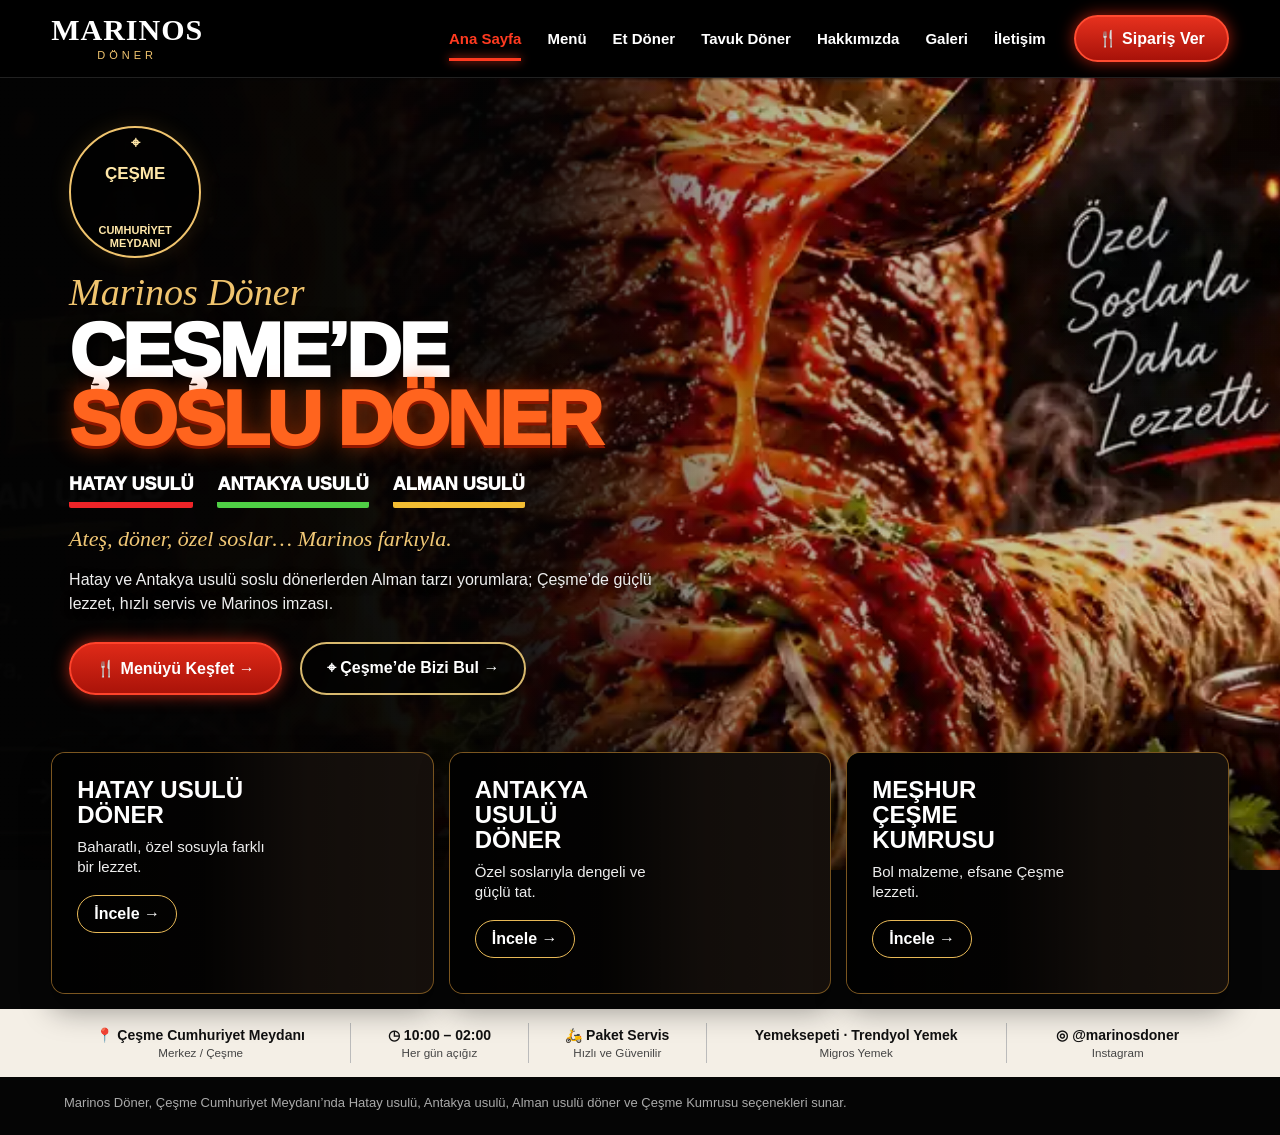
==== commit 26d91bcf: "Publish approved V4.13 homepage" ====
--- a/index.html
+++ b/index.html
@@ -1,59 +1,146 @@
-<!doctype html><html lang="tr"><head><meta charset="utf-8"><meta name="viewport" content="width=device-width,initial-scale=1,viewport-fit=cover"><title>Çeşme Soslu Döner | Hatay, Antakya & Alman | Marinos Döner</title><meta name="description" content="Çeşme’de soslu döner: Hatay usulü, Antakya usulü ve Alman tarzı özel lezzetler. Marinos Döner, Cumhuriyet Meydanı Çeşme."><link rel="canonical" href="https://marinosdoner.com/"><meta property="og:type" content="website"><meta property="og:title" content="Marinos Döner | Çeşme Et ve Tavuk Döner"><meta property="og:description" content="Çeşme’de soslu döner: Hatay usulü, Antakya usulü ve Alman tarzı özel lezzetler. Marinos Döner, Cumhuriyet Meydanı Çeşme."><meta property="og:url" content="https://marinosdoner.com/"><meta property="og:image" content="https://marinosdoner.com/assets/images/hero.jpg"><meta name="twitter:card" content="summary_large_image"><meta name="theme-color" content="#080808"><link rel="icon" href="/favicon.ico"><link rel="apple-touch-icon" href="/assets/icons/apple-touch-icon.png"><link rel="manifest" href="/site.webmanifest"><link rel="preconnect" href="https://www.googletagmanager.com"><link rel="stylesheet" href="/styles-v409.css"><script type="application/ld+json">{"@context": "https://schema.org", "@type": "Restaurant", "name": "Marinos Döner", "url": "https://marinosdoner.com", "telephone": "+90 542 712 02 70", "servesCuisine": ["Döner", "Turkish", "German-style döner"], "priceRange": "₺₺", "image": "https://marinosdoner.com/assets/images/hero.jpg", "sameAs": ["https://instagram.com/marinosdoner"], "openingHours": "Mo-Su 10:00-02:00", "address": {"@type": "PostalAddress", "addressLocality": "Çeşme", "addressRegion": "İzmir", "addressCountry": "TR"}}</script></head>
-<style id="marinos-clean-home-v410">
-*{box-sizing:border-box}html{scroll-behavior:smooth}body{margin:0;background:#070707;color:#fff;font-family:Arial,Helvetica,sans-serif}
-a{color:inherit;text-decoration:none}.mh{min-height:100vh;background:#050505}
-.top{height:82px;display:flex;align-items:center;gap:32px;padding:0 max(4vw,24px);border-bottom:1px solid #292929;background:rgba(0,0,0,.92);position:relative;z-index:10}
-.brand{font-family:Georgia,serif;font-size:31px;font-weight:700;letter-spacing:1px;white-space:nowrap}.brand small{display:block;font:11px Arial;letter-spacing:4px;color:#e4b653;text-align:center}
-.nav{display:flex;gap:30px;align-items:center;margin-left:auto;font-weight:700}.nav a:first-child{color:#ff3b27;border-bottom:3px solid #ff3b27;padding:30px 0 17px}
-.order{border:2px solid #ff3b27;border-radius:28px;padding:12px 23px;box-shadow:0 0 18px #f33;background:#b8150b;font-weight:800}
-.hero{position:relative;min-height:780px;overflow:hidden;background:#050505}
-.hero-bg{position:absolute;inset:0;background-image:linear-gradient(90deg,rgba(0,0,0,.80) 0%,rgba(0,0,0,.40) 42%,rgba(0,0,0,.06) 72%),url('./assets/images/home-fire-reference-v410.png');background-size:cover;background-position:center top}
-.hero-content{position:relative;z-index:2;max-width:760px;padding:70px 5vw 36px}
-.loc{display:inline-flex;border:2px solid #e8c26a;border-radius:80px;width:142px;height:142px;align-items:center;justify-content:center;text-align:center;color:#f5d88c;font-weight:800;line-height:1.35;margin-bottom:16px;background:rgba(0,0,0,.45)}
-.script{font-family:Georgia,serif;font-style:italic;color:#f0c675;font-size:38px;margin:0 0 4px}.hero h1{font-size:72px;line-height:.9;margin:0;text-transform:uppercase;letter-spacing:-3px;text-shadow:0 3px 12px #000}.hero h1 span{display:block;color:#ff6725;font-size:84px;text-shadow:0 3px 0 #8e1800,0 0 18px #ff4a00}
-.styles{display:flex;gap:26px;margin:22px 0 18px;font-size:20px;font-weight:900}.styles span{padding-bottom:8px;border-bottom:6px solid}.styles span:nth-child(1){border-color:#f21d27}.styles span:nth-child(2){border-color:#51cf45}.styles span:nth-child(3){border-color:#f0b92d}
-.tag{font:italic 24px Georgia;color:#f0c675;margin:0 0 12px}.desc{font-size:18px;line-height:1.5;max-width:650px;text-shadow:0 2px 6px #000}
-.actions{display:flex;gap:22px;margin-top:28px}.btn{padding:17px 29px;border-radius:32px;border:2px solid #e7c277;font-weight:800;background:rgba(0,0,0,.55)}.btn.hot{border-color:#ff3b27;background:#c51d12;box-shadow:0 0 15px #f33}
-.cards{position:relative;z-index:3;display:grid;grid-template-columns:repeat(3,1fr);gap:16px;padding:0 4vw 16px;margin-top:-176px}.card{min-height:235px;border:2px solid #b84920;border-radius:14px;padding:24px;background:rgba(8,8,8,.88);backdrop-filter:blur(4px);display:flex;flex-direction:column;justify-content:flex-end;overflow:hidden;position:relative}.card:before{content:"";position:absolute;inset:0;background-image:url('./assets/images/home-fire-reference-v410.png');background-size:1650px auto;background-position:center 72%;opacity:.35}.card>*{position:relative}.card h2{font-size:26px;margin:0 0 8px}.card p{margin:0 0 16px;font-size:16px}.card a{align-self:flex-start;border:1px solid #e6bd66;border-radius:24px;padding:10px 20px;font-weight:700}
-.info{display:grid;grid-template-columns:repeat(5,1fr);gap:0;background:#f5efe3;color:#111;padding:18px 4vw;text-align:center;font-weight:800}.info div{border-right:1px solid #bbb}.info div:last-child{border:0}.info small{display:block;font-weight:400;margin-top:4px}
-@media(max-width:900px){.nav{display:none}.top{height:68px}.brand{font-size:25px}.order{margin-left:auto;padding:10px 15px}.hero{min-height:720px}.hero-bg{background-position:62% top}.hero-content{padding-top:40px}.loc{width:100px;height:100px;font-size:13px}.script{font-size:29px}.hero h1{font-size:49px}.hero h1 span{font-size:56px}.styles{font-size:14px;gap:13px}.tag{font-size:19px}.desc{font-size:15px;max-width:92%}.cards{grid-template-columns:1fr;margin-top:0;padding-top:14px}.card{min-height:180px}.info{grid-template-columns:1fr 1fr;gap:14px}.info div{border:0}.actions{flex-wrap:wrap}}
-@media(max-width:520px){.brand small{display:none}.order{font-size:13px}.hero{min-height:690px}.hero-bg{background-position:67% top;opacity:.78}.hero-content{padding:32px 20px}.script{font-size:25px}.hero h1{font-size:42px}.hero h1 span{font-size:49px}.styles{flex-wrap:wrap}.actions{gap:10px}.btn{padding:13px 18px}.cards{padding:12px}.info{grid-template-columns:1fr 1fr;font-size:13px}}
+<!doctype html>
+<html lang="tr">
+<head>
+<meta charset="utf-8">
+<meta name="viewport" content="width=device-width,initial-scale=1,viewport-fit=cover">
+<title>Çeşme Soslu Döner | Hatay, Antakya & Alman | Marinos Döner</title>
+<meta name="description" content="Çeşme’de soslu döner: Hatay usulü, Antakya usulü ve Alman tarzı özel lezzetler. Marinos Döner, Cumhuriyet Meydanı Çeşme.">
+<link rel="canonical" href="https://marinosdoner.com/">
+<meta property="og:type" content="website">
+<meta property="og:title" content="Marinos Döner | Çeşme Soslu Döner">
+<meta property="og:description" content="Çeşme’de Hatay, Antakya ve Alman usulü soslu döner.">
+<meta property="og:url" content="https://marinosdoner.com/">
+<meta property="og:image" content="https://marinosdoner.com/assets/images/hero-fire-v413.webp">
+<meta name="theme-color" content="#050505">
+<script type="application/ld+json">{"@context":"https://schema.org","@type":"Restaurant","name":"Marinos Döner","url":"https://marinosdoner.com/","telephone":"+905427120270","servesCuisine":["Döner","Turkish","Hatay Usulü Döner","Antakya Usulü Döner","Alman Usulü Döner","Çeşme Kumrusu"],"priceRange":"₺₺","image":"https://marinosdoner.com/assets/images/hero-fire-v413.webp","sameAs":["https://instagram.com/marinosdoner"],"openingHours":"Mo-Su 10:00-02:00","address":{"@type":"PostalAddress","streetAddress":"Cumhuriyet Meydanı","addressLocality":"Çeşme","addressRegion":"İzmir","addressCountry":"TR"}}</script>
+<style>
+:root{--bg:#060606;--gold:#f0c46e;--red:#ff3a20;--green:#4bcf49;--yellow:#f5bd34}
+*{box-sizing:border-box}
+html,body{margin:0;background:#060606;color:#fff;font-family:Arial,Helvetica,sans-serif}
+a{color:inherit;text-decoration:none}body{overflow-x:hidden}
+.head{height:78px;background:rgba(0,0,0,.96);border-bottom:1px solid rgba(255,255,255,.13);display:flex;align-items:center;padding:0 clamp(18px,4vw,65px);gap:28px;position:relative;z-index:20}
+.brand{font-family:Georgia,serif;font-weight:800;font-size:30px;letter-spacing:1px;line-height:.9;white-space:nowrap}
+.brand small{display:block;text-align:center;font:11px Arial;letter-spacing:4px;color:var(--gold);margin-top:6px}
+.nav{display:flex;gap:26px;margin-left:auto;align-items:center;font-weight:700;font-size:15px}
+.nav a:first-child{color:var(--red);position:relative}
+.nav a:first-child:after{content:"";position:absolute;left:0;right:0;bottom:-14px;height:3px;background:var(--red);box-shadow:0 0 10px var(--red)}
+.order{border:2px solid #ff4b31;border-radius:999px;padding:12px 22px;background:linear-gradient(#e6311e,#a81209);box-shadow:0 0 16px rgba(255,45,20,.65);font-weight:900;white-space:nowrap}
+
+.hero{position:relative;min-height:670px;overflow:hidden;background:#090604}
+.hero-art{position:absolute;inset:0;background-image:url('/assets/images/hero-fire-v413.webp');background-size:cover;background-position:center top;transform:scale(1.01)}
+.hero-mask{position:absolute;inset:0;background:
+linear-gradient(90deg,rgba(3,3,3,.985) 0%,rgba(3,3,3,.97) 26%,rgba(3,3,3,.88) 42%,rgba(3,3,3,.28) 57%,rgba(3,3,3,.05) 100%),
+linear-gradient(180deg,rgba(0,0,0,.06) 0%,rgba(0,0,0,.08) 65%,rgba(0,0,0,.35) 100%)}
+.copy{position:relative;z-index:3;width:min(740px,55%);padding:48px 0 175px clamp(24px,5.4vw,88px)}
+.seal{width:132px;height:132px;border:2px solid var(--gold);border-radius:50%;display:grid;place-items:center;text-align:center;color:#ffe7a8;background:rgba(0,0,0,.5);font-weight:900;line-height:1.25;margin-bottom:12px;box-shadow:0 0 22px rgba(255,183,61,.12)}
+.seal b{font-size:17px}.seal small{font-size:11px}
+.script{font:italic 38px Georgia,serif;color:var(--gold);margin:0 0 3px}
+h1{font-size:clamp(56px,6vw,86px);line-height:.88;letter-spacing:-3px;margin:0;text-transform:uppercase;text-shadow:0 4px 16px #000;font-weight:1000}
+h1 span{display:block;color:#ff641e;text-shadow:0 3px 0 #8f1700,0 0 22px rgba(255,74,0,.55)}
+.styles{display:flex;gap:24px;margin:22px 0 18px;font-size:18px;font-weight:1000;flex-wrap:wrap}
+.styles a{padding-bottom:7px;border-bottom:6px solid;border-radius:2px}
+.styles a:nth-child(1){border-color:#ed2428}.styles a:nth-child(2){border-color:#4fcf45}.styles a:nth-child(3){border-color:#f3bd32}
+.tag{font:italic 22px Georgia,serif;color:#f1c876;margin:0 0 10px}
+.desc{font-size:16px;line-height:1.5;max-width:610px;color:#eee;text-shadow:0 2px 8px #000}
+.actions{display:flex;gap:18px;flex-wrap:wrap;margin-top:26px}
+.btn{display:inline-flex;padding:15px 25px;border-radius:999px;border:2px solid #d8b96e;background:rgba(0,0,0,.65);font-weight:900}
+.btn.hot{border-color:#ff432b;background:linear-gradient(#df2a18,#aa1309);box-shadow:0 0 16px rgba(255,53,28,.65)}
+
+.cards{position:relative;z-index:6;display:grid;grid-template-columns:repeat(3,1fr);gap:15px;padding:0 clamp(20px,4vw,64px) 15px;margin-top:-118px}
+.card{min-height:242px;border-radius:14px;overflow:hidden;position:relative;border:1px solid rgba(244,171,56,.45);box-shadow:0 16px 30px rgba(0,0,0,.38);background:#17110d}
+.card-media{position:absolute;right:0;top:0;bottom:0;width:64%;background-size:cover;background-position:center right;background-repeat:no-repeat}
+.card.hatay .card-media{background-image:url('/assets/images/card-hatay-food-v413.webp')}
+.card.antakya .card-media{background-image:url('/assets/images/card-antakya-food-v413.webp')}
+.card.kumru .card-media{background-image:url('/assets/images/card-kumru-food-v413.webp')}
+.card:after{content:"";position:absolute;inset:0;background:linear-gradient(90deg,rgba(0,0,0,.97) 0%,rgba(0,0,0,.86) 40%,rgba(0,0,0,.24) 67%,rgba(0,0,0,.04) 100%)}
+.card-copy{position:relative;z-index:3;width:57%;padding:25px 0 22px 25px}
+.card h2{font-size:24px;line-height:1.04;margin:0 0 9px;text-transform:uppercase}
+.card p{font-size:15px;line-height:1.35;margin:0 0 17px;color:#eee}
+.more{display:inline-flex;border:1px solid #e8b957;border-radius:999px;padding:9px 16px;font-weight:800}
+
+.info{display:grid;grid-template-columns:1.35fr .8fr .8fr 1.35fr 1fr;background:#f4efe6;color:#111;padding:14px clamp(18px,4vw,64px);text-align:center}
+.info div{padding:4px 10px;border-right:1px solid #bbb;font-weight:900;font-size:14px}
+.info div:last-child{border:0}.info small{display:block;color:#444;font-weight:500;margin-top:3px}
+.note{padding:18px clamp(22px,5vw,80px) 25px;color:#aaa;font-size:13px;background:#050505}
+
+@media(max-width:980px){
+ .nav{gap:15px;font-size:13px}.copy{width:61%}h1{font-size:58px}.hero-art{background-position:57% top}
+}
+@media(max-width:820px){
+ .head{height:68px;padding:0 16px}.brand{font-size:23px}.nav{display:none}.order{margin-left:auto;font-size:13px;padding:10px 14px}
+ .hero{min-height:850px}.hero-art{background-size:auto 100%;background-position:67% top;opacity:.88}
+ .hero-mask{background:linear-gradient(180deg,rgba(0,0,0,.95) 0%,rgba(0,0,0,.82) 42%,rgba(0,0,0,.18) 70%,rgba(0,0,0,.18) 100%)}
+ .copy{width:100%;padding:32px 20px 390px}.seal{width:98px;height:98px;font-size:12px}.script{font-size:29px}h1{font-size:50px}
+ .styles{font-size:14px;gap:12px}.tag{font-size:19px}.desc{font-size:14px;max-width:520px}
+ .cards{grid-template-columns:1fr;margin-top:0;padding-top:14px}.card{min-height:215px}.card-media{width:62%}
+ .info{grid-template-columns:1fr 1fr;gap:12px}.info div{border:0}
+}
+@media(max-width:520px){
+ .hero{min-height:820px}.copy{padding:27px 17px 350px}h1{font-size:43px;letter-spacing:-2px}.hero-art{background-position:70% top}
+ .card-copy{width:62%;padding-left:20px}.card h2{font-size:21px}.card-media{width:60%}.info div{font-size:12px}
+}
 </style>
+</head>
 <body>
-<header class="top">
-  <a class="brand" href="/" aria-label="Marinos Döner ana sayfa">MARINOS<small>DÖNER</small></a>
+<header class="head">
+  <a class="brand" href="/">MARINOS<small>DÖNER</small></a>
   <nav class="nav" aria-label="Ana menü">
-    <a href="/">Ana Sayfa</a><a href="/menu.html">Menü</a><a href="/et-doner.html">Et Döner</a><a href="/tavuk-doner.html">Tavuk Döner</a><a href="/hakkimizda.html">Hakkımızda</a><a href="/galeri.html">Galeri</a><a href="/iletisim.html">İletişim</a>
+    <a href="/" aria-current="page">Ana Sayfa</a>
+    <a href="/menu/">Menü</a>
+    <a href="/et-doner/">Et Döner</a>
+    <a href="/tavuk-doner/">Tavuk Döner</a>
+    <a href="/hakkimizda/">Hakkımızda</a>
+    <a href="/galeri/">Galeri</a>
+    <a href="/iletisim/">İletişim</a>
   </nav>
-  <a class="order" href="/menu.html">🍴 Sipariş Ver</a>
+  <a class="order" href="https://wa.me/905427120270">🍴 Sipariş Ver</a>
 </header>
-<main class="mh">
-<section class="hero" aria-labelledby="home-title">
- <div class="hero-bg" role="img" aria-label="Alevlerin önünde pişen döner ve soslu dürüm"></div>
- <div class="hero-content">
-   <div class="loc">⌖<br>ÇEŞME<br><small>CUMHURİYET<br>MEYDANI</small></div>
-   <p class="script">Marinos Döner</p>
-   <h1 id="home-title">Çeşme’de <span>Soslu Döner</span></h1>
-   <div class="styles"><span>HATAY USULÜ</span><span>ANTAKYA USULÜ</span><span>ALMAN USULÜ</span></div>
-   <p class="tag">Ateş, döner, özel soslar... Marinos farkıyla.</p>
-   <p class="desc">Hatay ve Antakya usulü soslu dönerlerden Alman tarzı yorumlara; Çeşme’de güçlü lezzet, hızlı servis ve Marinos imzası.</p>
-   <div class="actions"><a class="btn hot" href="/menu.html">🍴 Menüyü Keşfet →</a><a class="btn" href="/iletisim.html">⌖ Çeşme’de Bizi Bul →</a></div>
- </div>
+
+<main>
+<section class="hero" aria-labelledby="hero-title">
+  <div class="hero-art" aria-hidden="true"></div>
+  <div class="hero-mask" aria-hidden="true"></div>
+  <div class="copy">
+    <div class="seal">⌖<br><b>ÇEŞME</b><br><small>CUMHURİYET<br>MEYDANI</small></div>
+    <p class="script">Marinos Döner</p>
+    <h1 id="hero-title">Çeşme’de <span>Soslu Döner</span></h1>
+    <div class="styles">
+      <a href="/menu/?kategori=hatay">HATAY USULÜ</a>
+      <a href="/menu/?kategori=antakya">ANTAKYA USULÜ</a>
+      <a href="/menu/?kategori=alman">ALMAN USULÜ</a>
+    </div>
+    <p class="tag">Ateş, döner, özel soslar… Marinos farkıyla.</p>
+    <p class="desc">Hatay ve Antakya usulü soslu dönerlerden Alman tarzı yorumlara; Çeşme’de güçlü lezzet, hızlı servis ve Marinos imzası.</p>
+    <div class="actions">
+      <a class="btn hot" href="/menu/">🍴 Menüyü Keşfet →</a>
+      <a class="btn" href="https://maps.app.goo.gl/bF68Jrswiaigx6oSA">⌖ Çeşme’de Bizi Bul →</a>
+    </div>
+  </div>
 </section>
+
 <section class="cards" aria-label="Öne çıkan lezzetler">
- <article class="card"><h2>HATAY USULÜ<br>DÖNER</h2><p>Baharatlı, özel sosuyla farklı bir lezzet.</p><a href="/menu.html">İncele →</a></article>
- <article class="card"><h2>ANTAKYA USULÜ<br>DÖNER</h2><p>Özel soslarıyla benzersiz bir tat.</p><a href="/menu.html">İncele →</a></article>
- <article class="card"><h2>MEŞHUR<br>ÇEŞME KUMRUSU</h2><p>Bol malzeme, efsane lezzet.</p><a href="/menu.html">İncele →</a></article>
+  <article class="card hatay"><div class="card-media" aria-hidden="true"></div><div class="card-copy">
+    <h2>Hatay Usulü<br>Döner</h2><p>Baharatlı, özel sosuyla farklı bir lezzet.</p><a class="more" href="/menu/?kategori=hatay">İncele →</a>
+  </div></article>
+  <article class="card antakya"><div class="card-media" aria-hidden="true"></div><div class="card-copy">
+    <h2>Antakya Usulü<br>Döner</h2><p>Özel soslarıyla dengeli ve güçlü tat.</p><a class="more" href="/menu/?kategori=antakya">İncele →</a>
+  </div></article>
+  <article class="card kumru"><div class="card-media" aria-hidden="true"></div><div class="card-copy">
+    <h2>Meşhur<br>Çeşme Kumrusu</h2><p>Bol malzeme, efsane Çeşme lezzeti.</p><a class="more" href="/menu/?kategori=kumru">İncele →</a>
+  </div></article>
 </section>
-<section class="info" aria-label="Marinos Döner bilgileri">
- <div>📍 Çeşme Cumhuriyet Meydanı<small>Merkez / Çeşme</small></div>
- <div>◷ 10:00 – 02:00<small>Her gün açığız</small></div>
- <div>🛵 Paket Servis<small>Hızlı ve Güvenilir</small></div>
- <div>Yemeksepeti · Trendyol Yemek<small>Migros Yemek</small></div>
- <div>◎ @marinosdoner<small>Bizi Takip Edin</small></div>
+
+<section class="info">
+  <div>📍 Çeşme Cumhuriyet Meydanı<small>Merkez / Çeşme</small></div>
+  <div>◷ 10:00 – 02:00<small>Her gün açığız</small></div>
+  <div>🛵 Paket Servis<small>Hızlı ve Güvenilir</small></div>
+  <div>Yemeksepeti · Trendyol Yemek<small>Migros Yemek</small></div>
+  <div>◎ @marinosdoner<small>Instagram</small></div>
 </section>
 </main>
 
+<footer class="note">Marinos Döner, Çeşme Cumhuriyet Meydanı’nda Hatay usulü, Antakya usulü, Alman usulü döner ve Çeşme Kumrusu seçenekleri sunar.</footer>
 <script src="/config.js"></script>
 <script src="/app-v409.js" defer></script>
-</body></html>+</body>
+</html>
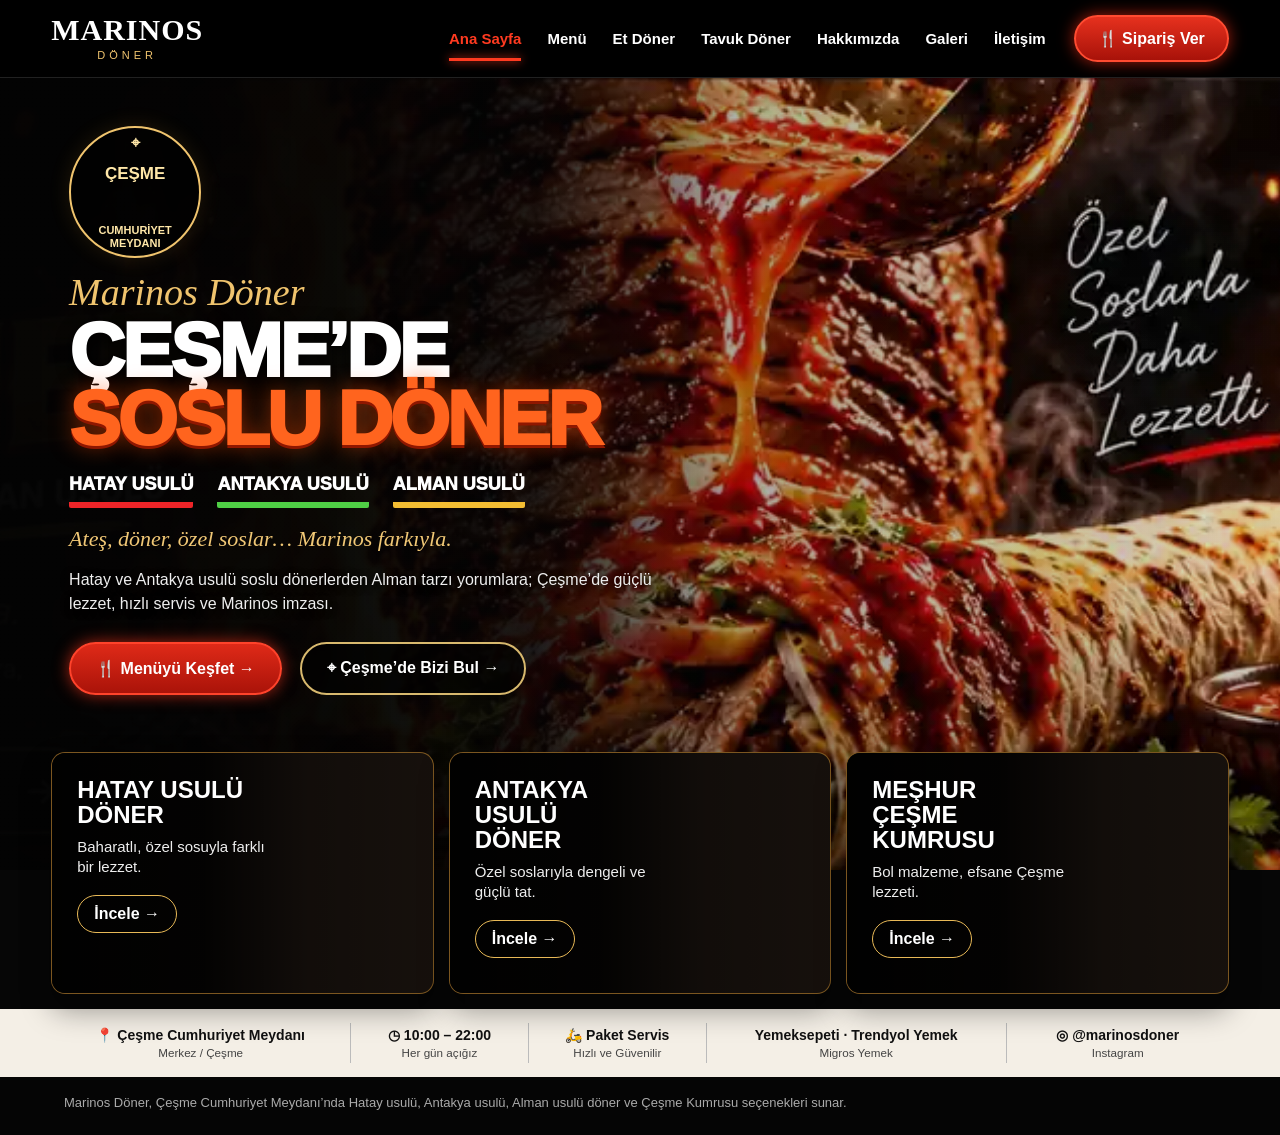
==== commit a1974894: "Update daily opening hours to 10:00–22:00" ====
--- a/index.html
+++ b/index.html
@@ -12,7 +12,7 @@
 <meta property="og:url" content="https://marinosdoner.com/">
 <meta property="og:image" content="https://marinosdoner.com/assets/images/hero-fire-v413.webp">
 <meta name="theme-color" content="#050505">
-<script type="application/ld+json">{"@context":"https://schema.org","@type":"Restaurant","name":"Marinos Döner","url":"https://marinosdoner.com/","telephone":"+905427120270","servesCuisine":["Döner","Turkish","Hatay Usulü Döner","Antakya Usulü Döner","Alman Usulü Döner","Çeşme Kumrusu"],"priceRange":"₺₺","image":"https://marinosdoner.com/assets/images/hero-fire-v413.webp","sameAs":["https://instagram.com/marinosdoner"],"openingHours":"Mo-Su 10:00-02:00","address":{"@type":"PostalAddress","streetAddress":"Cumhuriyet Meydanı","addressLocality":"Çeşme","addressRegion":"İzmir","addressCountry":"TR"}}</script>
+<script type="application/ld+json">{"@context":"https://schema.org","@type":"Restaurant","name":"Marinos Döner","url":"https://marinosdoner.com/","telephone":"+905427120270","servesCuisine":["Döner","Turkish","Hatay Usulü Döner","Antakya Usulü Döner","Alman Usulü Döner","Çeşme Kumrusu"],"priceRange":"₺₺","image":"https://marinosdoner.com/assets/images/hero-fire-v413.webp","sameAs":["https://instagram.com/marinosdoner"],"openingHours":"Mo-Su 10:00-22:00","address":{"@type":"PostalAddress","streetAddress":"Cumhuriyet Meydanı","addressLocality":"Çeşme","addressRegion":"İzmir","addressCountry":"TR"}}</script>
 <style>
 :root{--bg:#060606;--gold:#f0c46e;--red:#ff3a20;--green:#4bcf49;--yellow:#f5bd34}
 *{box-sizing:border-box}
@@ -78,6 +78,60 @@
 @media(max-width:520px){
  .hero{min-height:820px}.copy{padding:27px 17px 350px}h1{font-size:43px;letter-spacing:-2px}.hero-art{background-position:70% top}
  .card-copy{width:62%;padding-left:20px}.card h2{font-size:21px}.card-media{width:60%}.info div{font-size:12px}
+}
+
+/* V4.13.1 mobile polish */
+@media(max-width:600px){
+  .head{padding-inline:14px;gap:10px}
+  .brand{font-size:22px}
+  .order{font-size:12px;padding:10px 13px}
+  .copy{padding-inline:18px}
+  .styles{gap:10px}
+  .styles a{font-size:12px}
+  .cards{padding-inline:14px}
+  .card{min-height:205px}
+  .card-media{width:58%;opacity:.98;filter:saturate(1.18) brightness(1.12);background-position:center right}
+  .card:after{background:linear-gradient(90deg,rgba(5,5,5,.98) 0%,rgba(5,5,5,.92) 42%,rgba(5,5,5,.34) 66%,rgba(5,5,5,.02) 100%)}
+  .card-copy{width:60%;padding:22px 0 20px 20px}
+  .card p{font-size:14px}
+  .info{padding-inline:12px}
+}
+
+
+/* V4.14 dedicated mobile hero */
+@media(max-width:820px){
+  .hero{min-height:860px}
+  .hero-art{
+    background-image:url('/assets/images/hero-fire-mobile-v415.webp');
+    background-size:cover;
+    background-position:center top;
+    opacity:.96;
+    transform:none;
+  }
+  .hero-mask{
+    background:linear-gradient(180deg,rgba(0,0,0,.92) 0%,rgba(0,0,0,.72) 40%,rgba(0,0,0,.20) 72%,rgba(0,0,0,.18) 100%);
+  }
+}
+@media(max-width:520px){
+  .hero{min-height:830px}
+  .hero-art{
+    background-image:url('/assets/images/hero-fire-mobile-v415.webp');
+    background-size:cover;
+    background-position:center top;
+  }
+  .copy{padding:27px 17px 350px}
+}
+
+
+/* V4.15 tablet nav polish */
+@media(max-width:1080px) and (min-width:901px){
+  .head{gap:16px;padding-inline:22px}
+  .nav{gap:12px;font-size:12px}
+  .order{padding:10px 16px;font-size:13px}
+}
+@media(max-width:900px) and (min-width:821px){
+  .nav{display:none}
+  .order{margin-left:auto}
 }
 </style>
 </head>
@@ -132,7 +186,7 @@
 
 <section class="info">
   <div>📍 Çeşme Cumhuriyet Meydanı<small>Merkez / Çeşme</small></div>
-  <div>◷ 10:00 – 02:00<small>Her gün açığız</small></div>
+  <div>◷ 10:00 – 22:00<small>Her gün açığız</small></div>
   <div>🛵 Paket Servis<small>Hızlı ve Güvenilir</small></div>
   <div>Yemeksepeti · Trendyol Yemek<small>Migros Yemek</small></div>
   <div>◎ @marinosdoner<small>Instagram</small></div>
